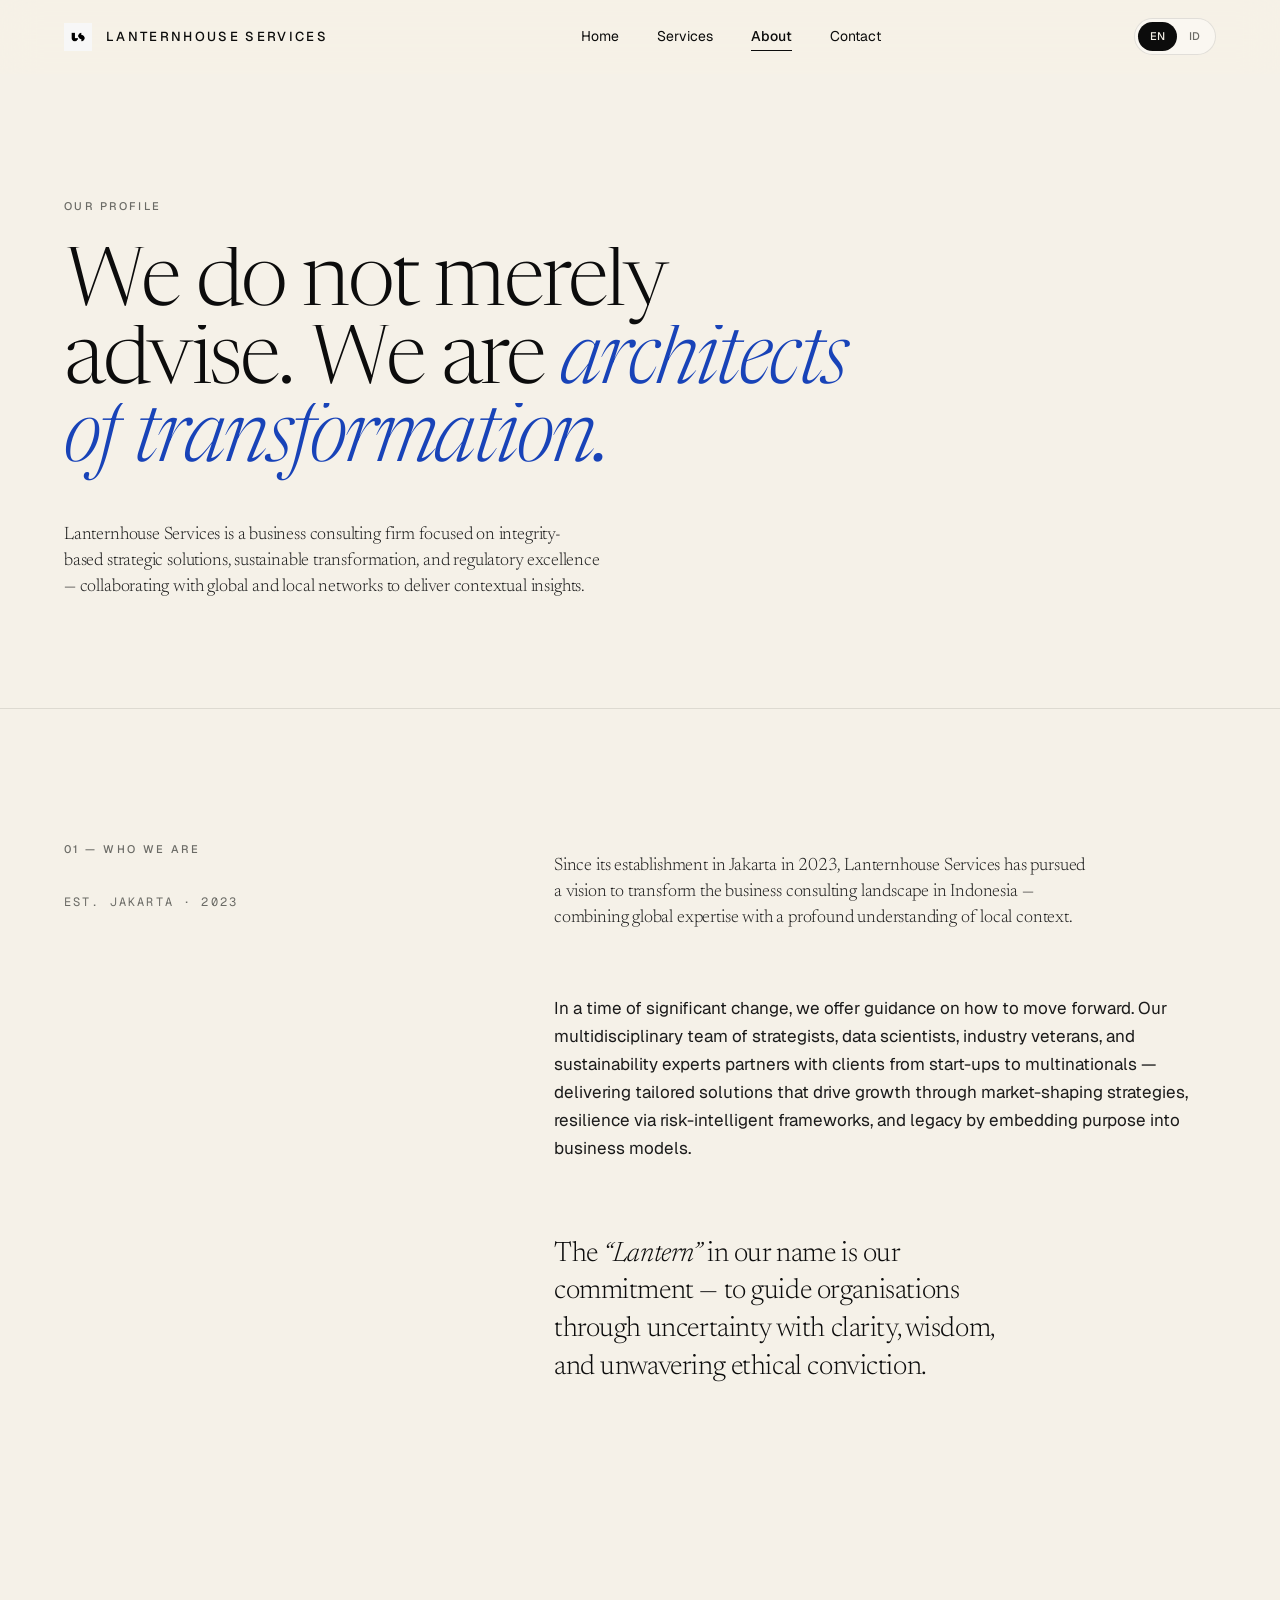
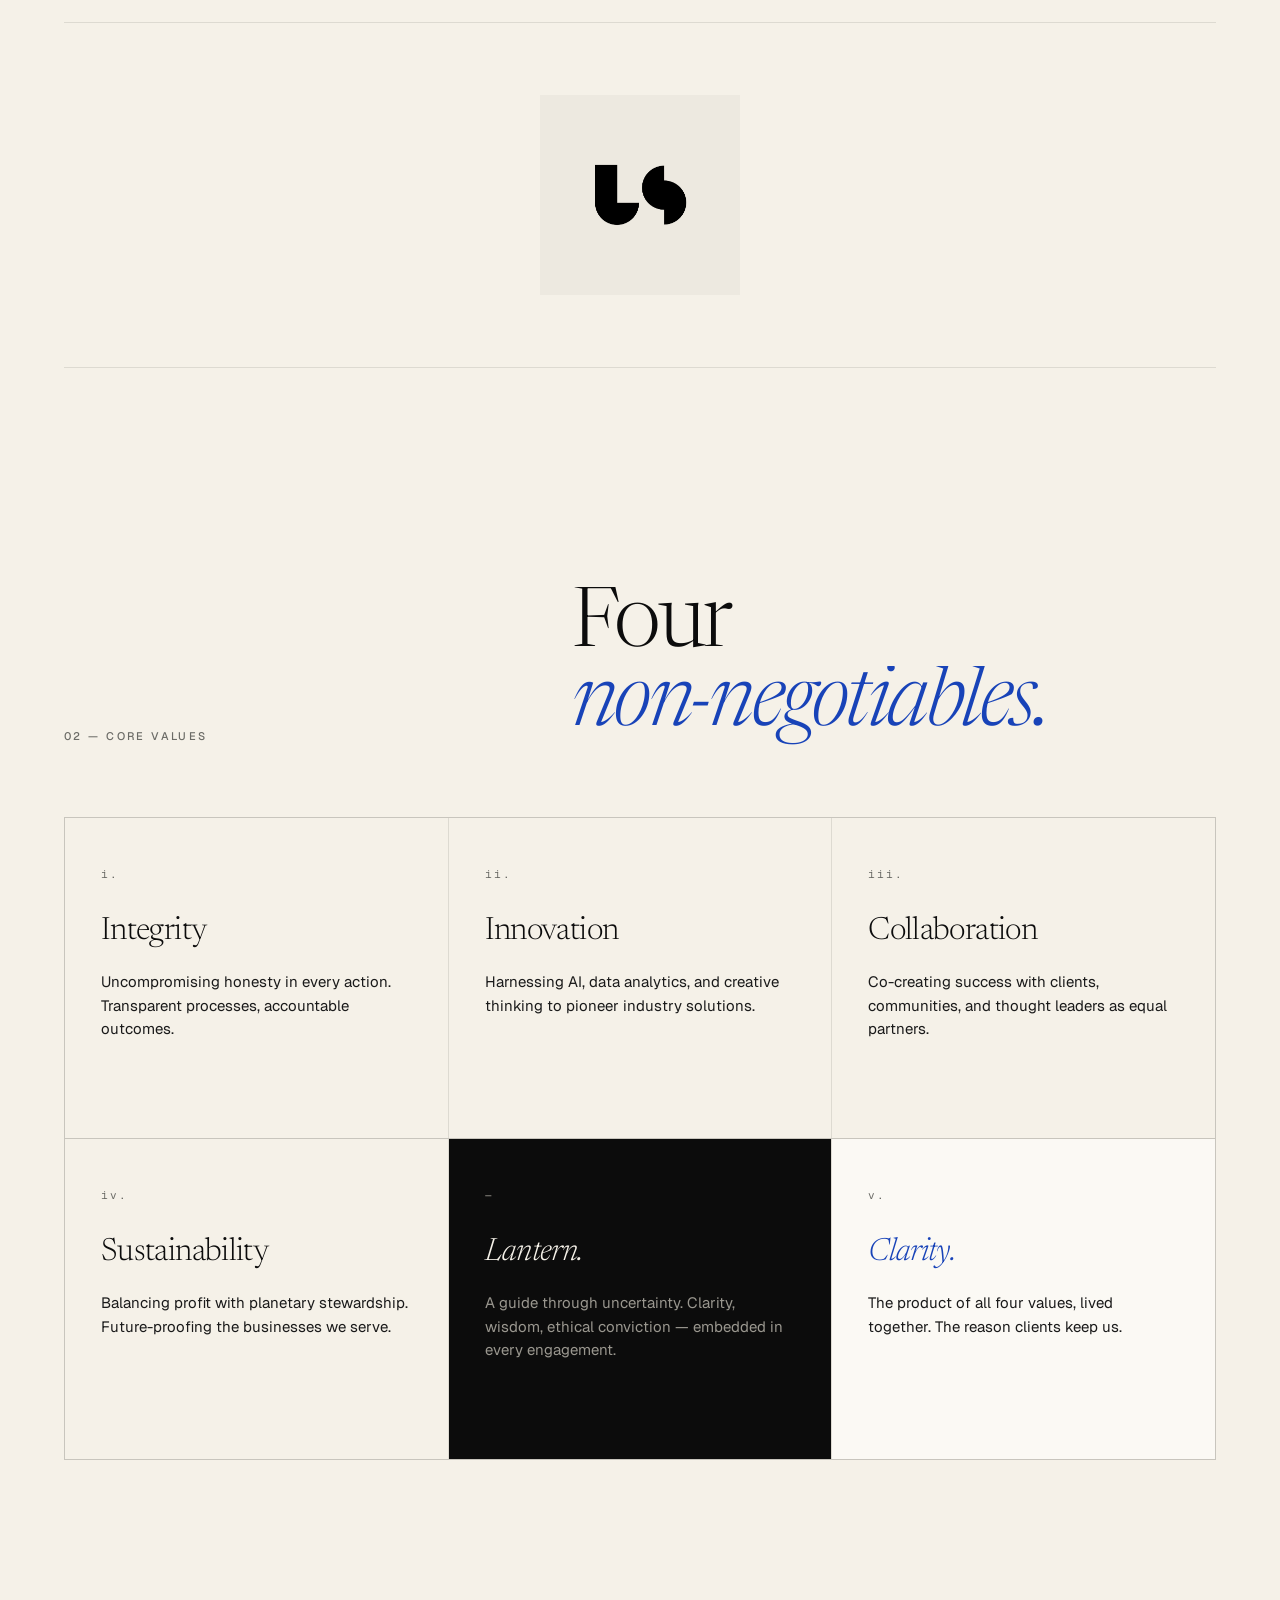
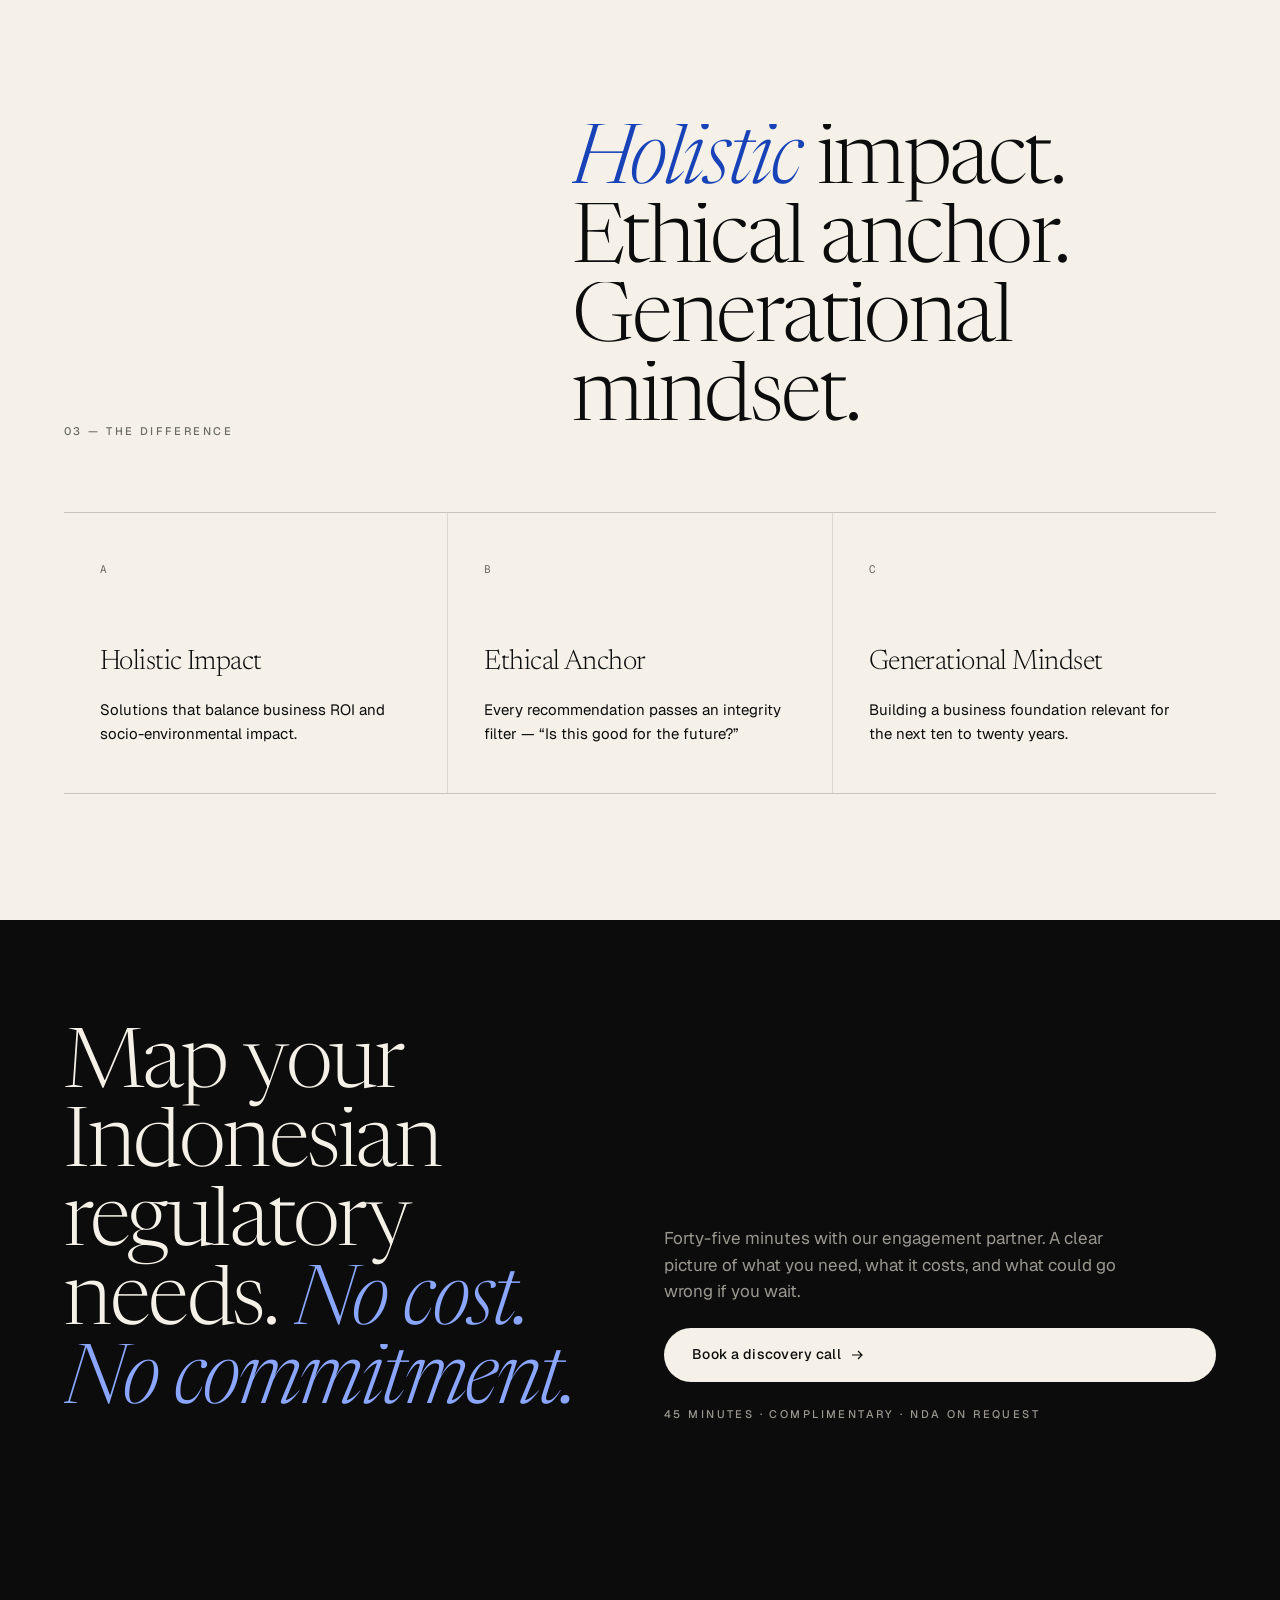
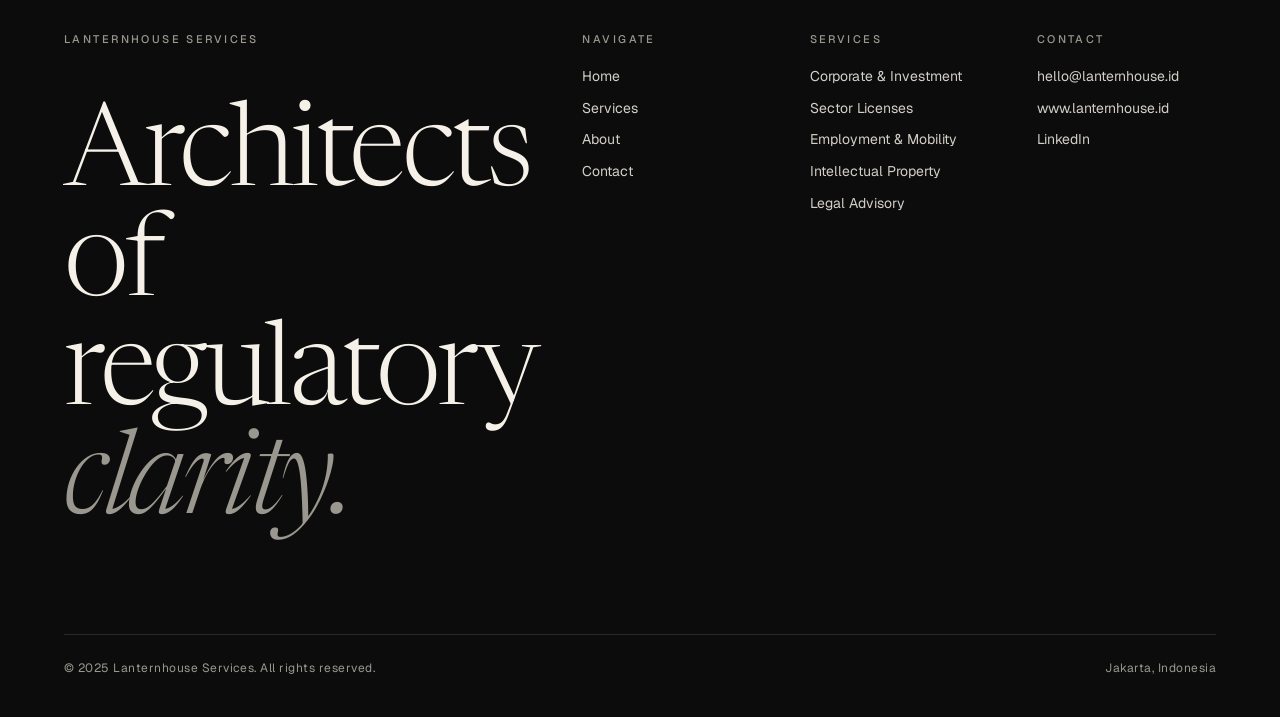
==== about.html @ 598affa8 "Add files via upload" ====
<!doctype html>
<html lang="en">
<head>
  <meta charset="utf-8" />
  <meta name="viewport" content="width=device-width, initial-scale=1" />
  <title>About — Lanternhouse Services</title>
  <meta name="description" content="Established Jakarta 2023. Architects of transformation. Integrity, innovation, collaboration, sustainability." />
  <link rel="preconnect" href="https://fonts.googleapis.com" />
  <link rel="preconnect" href="https://fonts.gstatic.com" crossorigin />
  <link rel="stylesheet" href="https://fonts.googleapis.com/css2?family=Newsreader:ital,opsz,wght@0,6..72,200;0,6..72,300;0,6..72,400;0,6..72,500;1,6..72,200;1,6..72,300;1,6..72,400&family=Geist:wght@300;400;500;600&family=Geist+Mono:wght@400;500&display=swap" />
  <link rel="stylesheet" href="assets/css/main.css" />
</head>
<body data-page="about">

  <header class="nav">
    <a href="index.html" class="nav-brand" aria-label="Lanternhouse Services">
      <span class="mark"><img src="assets/img/logo-black.jpg" alt="" /></span>
      <span class="name">
        <span class="full" data-i18n="brand.full">Lanternhouse Services</span>
        <span class="short" data-i18n="brand.short">Lanternhouse</span>
      </span>
    </a>
    <ul class="nav-links">
      <li><a href="index.html"    data-i18n="nav.home">Home</a></li>
      <li><a href="services.html" data-i18n="nav.services">Services</a></li>
      <li><a href="about.html"    data-i18n="nav.about">About</a></li>
      <li><a href="contact.html"  data-i18n="nav.contact">Contact</a></li>
    </ul>
    <div class="nav-right">
      <div class="lang-switch" role="group" aria-label="Language">
        <button data-lang="en" class="is-on">EN</button>
        <button data-lang="id">ID</button>
      </div>
      <button class="nav-toggle" aria-label="Menu"><span></span></button>
    </div>
  </header>

  <!-- =================== PAGE HEAD =================== -->
  <section class="page-head">
    <span class="eyebrow reveal" data-i18n="about.head.eyebrow">Our Profile</span>
    <h1 class="split-words" data-i18n-html="about.head.title">We do not merely advise. We are <em>architects of transformation.</em></h1>
    <p class="lede reveal" data-i18n="about.head.body">Lanternhouse Services is a business consulting firm focused on integrity-based strategic solutions, sustainable transformation, and regulatory excellence — collaborating with global and local networks to deliver contextual insights.</p>
  </section>

  <!-- =================== PROFILE BODY =================== -->
  <section class="section shell">
    <div class="grid-12">
      <div class="col-span-5 reveal">
        <span class="eyebrow" data-i18n="about.profile.eyebrow">01 — Who We Are</span>
        <div style="margin-top: 32px; font-family: var(--f-mono); font-size: 12px; letter-spacing: 0.18em; color: var(--muted);">
          EST. JAKARTA · 2023
        </div>
      </div>
      <div class="col-span-7" style="display:grid; gap: 28px;">
        <p class="lede reveal" data-i18n="about.profile.p1">Since its establishment in Jakarta in 2023, Lanternhouse Services has pursued a vision to transform the business consulting landscape in Indonesia — combining global expertise with a profound understanding of local context.</p>
        <p class="reveal" style="font-size: 17px; line-height: 1.65; color: var(--ink-soft); max-width: 60ch;" data-i18n="about.profile.p2">In a time of significant change, we offer guidance on how to move forward. Our multidisciplinary team of strategists, data scientists, industry veterans, and sustainability experts partners with clients from start-ups to multinationals — delivering tailored solutions that drive growth through market-shaping strategies, resilience via risk-intelligent frameworks, and legacy by embedding purpose into business models.</p>
        <p class="reveal" style="font-family: var(--f-serif); font-weight: 300; font-size: 28px; line-height: 1.35; letter-spacing: -0.015em; max-width: 28ch;" data-i18n-html="about.profile.p3">The <em>“Lantern”</em> in our name is our commitment — to guide organisations through uncertainty with clarity, wisdom, and unwavering ethical conviction.</p>
      </div>
    </div>
  </section>

  <!-- =================== LOGO MOMENT =================== -->
  <section class="section-tight shell">
    <div class="reveal" style="display:flex; align-items:center; justify-content:center; padding: clamp(48px,8vh,96px) 0; border-top: 1px solid var(--line); border-bottom: 1px solid var(--line);">
      <img src="assets/img/logo-black.jpg" alt="Lanternhouse" style="width: clamp(120px, 18vw, 200px); height: auto; mix-blend-mode: multiply;" />
    </div>
  </section>

  <!-- =================== VALUES =================== -->
  <section class="section shell">
    <div class="section-head reveal">
      <span class="eyebrow" data-i18n="about.values.eyebrow">02 — Core Values</span>
      <h2 class="split-words" data-i18n-html="about.values.title">Four <em>non-negotiables.</em></h2>
    </div>
    <div class="values-grid reveal-stagger">
      <div class="value">
        <div class="v-num" data-i18n="val.1.num">i.</div>
        <h3 data-i18n="val.1.title">Integrity</h3>
        <p data-i18n="val.1.body">Uncompromising honesty in every action. Transparent processes, accountable outcomes.</p>
      </div>
      <div class="value">
        <div class="v-num" data-i18n="val.2.num">ii.</div>
        <h3 data-i18n="val.2.title">Innovation</h3>
        <p data-i18n="val.2.body">Harnessing AI, data analytics, and creative thinking to pioneer industry solutions.</p>
      </div>
      <div class="value">
        <div class="v-num" data-i18n="val.3.num">iii.</div>
        <h3 data-i18n="val.3.title">Collaboration</h3>
        <p data-i18n="val.3.body">Co-creating success with clients, communities, and thought leaders as equal partners.</p>
      </div>
    </div>
    <div class="values-grid reveal-stagger" style="grid-template-columns: 1fr 1fr 1fr; border-top: 0;">
      <div class="value">
        <div class="v-num" data-i18n="val.4.num">iv.</div>
        <h3 data-i18n="val.4.title">Sustainability</h3>
        <p data-i18n="val.4.body">Balancing profit with planetary stewardship. Future-proofing the businesses we serve.</p>
      </div>
      <div class="value" style="background: var(--ink); color: var(--bone);">
        <div class="v-num" style="color: var(--muted-2);">—</div>
        <h3 style="font-style: italic;">Lantern.</h3>
        <p style="color: var(--muted-2);">A guide through uncertainty. Clarity, wisdom, ethical conviction — embedded in every engagement.</p>
      </div>
      <div class="value" style="background: var(--paper);">
        <div class="v-num">v.</div>
        <h3 class="serif-italic" style="color: var(--blue);">Clarity.</h3>
        <p>The product of all four values, lived together. The reason clients keep us.</p>
      </div>
    </div>
  </section>

  <!-- =================== DIFFERENCE =================== -->
  <section class="section shell">
    <div class="section-head reveal">
      <span class="eyebrow" data-i18n="about.diff.eyebrow">03 — The Difference</span>
      <h2 class="split-words" data-i18n-html="about.diff.title"><em>Holistic</em> impact. Ethical anchor. Generational mindset.</h2>
    </div>
    <div class="grid-12 reveal-stagger" style="gap: 1px; background: var(--line); border-block: 1px solid var(--line);">
      <div style="grid-column: span 4; background: var(--bone); padding: 48px 36px; min-height: 280px; display:flex; flex-direction:column; justify-content:space-between;">
        <div class="v-num" style="font-family: var(--f-mono); font-size: 11px; letter-spacing: 0.18em; color: var(--muted);">A</div>
        <div>
          <h3 class="serif" style="font-size: 28px; letter-spacing: -0.02em; margin: 0 0 14px;" data-i18n="diff.1.title">Holistic Impact</h3>
          <p style="font-size: 15px; line-height: 1.55; margin: 0;" data-i18n="diff.1.body">Solutions that balance business ROI and socio-environmental impact.</p>
        </div>
      </div>
      <div style="grid-column: span 4; background: var(--bone); padding: 48px 36px; min-height: 280px; display:flex; flex-direction:column; justify-content:space-between;">
        <div class="v-num" style="font-family: var(--f-mono); font-size: 11px; letter-spacing: 0.18em; color: var(--muted);">B</div>
        <div>
          <h3 class="serif" style="font-size: 28px; letter-spacing: -0.02em; margin: 0 0 14px;" data-i18n="diff.2.title">Ethical Anchor</h3>
          <p style="font-size: 15px; line-height: 1.55; margin: 0;" data-i18n="diff.2.body">Every recommendation passes an integrity filter — “Is this good for the future?”</p>
        </div>
      </div>
      <div style="grid-column: span 4; background: var(--bone); padding: 48px 36px; min-height: 280px; display:flex; flex-direction:column; justify-content:space-between;">
        <div class="v-num" style="font-family: var(--f-mono); font-size: 11px; letter-spacing: 0.18em; color: var(--muted);">C</div>
        <div>
          <h3 class="serif" style="font-size: 28px; letter-spacing: -0.02em; margin: 0 0 14px;" data-i18n="diff.3.title">Generational Mindset</h3>
          <p style="font-size: 15px; line-height: 1.55; margin: 0;" data-i18n="diff.3.body">Building a business foundation relevant for the next ten to twenty years.</p>
        </div>
      </div>
    </div>
  </section>

  <!-- =================== CTA =================== -->
  <section class="shell">
    <div class="cta-block reveal">
      <h2 class="split-words" data-i18n-html="home.cta.title">Map your Indonesian regulatory needs. <em>No cost. No commitment.</em></h2>
      <div class="cta-right">
        <p data-i18n="home.cta.body">Forty-five minutes with our engagement partner. A clear picture of what you need, what it costs, and what could go wrong if you wait.</p>
        <a class="btn" href="contact.html">
          <span data-i18n="home.cta.btn">Book a discovery call</span>
          <svg class="arrow" viewBox="0 0 12 12" fill="none" stroke="currentColor" stroke-width="1.2"><path d="M1 6h10M7 2l4 4-4 4"/></svg>
        </a>
        <span class="eyebrow" style="color: var(--muted-2);" data-i18n="home.cta.meta">45 minutes · Complimentary · NDA on request</span>
      </div>
    </div>
  </section>

  <!-- =================== FOOTER =================== -->
  <footer class="footer">
    <div class="footer-grid">
      <div>
        <h4 data-i18n="brand.full">Lanternhouse Services</h4>
        <div class="word-mark" data-i18n-html="footer.tag">Architects of regulatory <em>clarity.</em></div>
      </div>
      <div>
        <h4 data-i18n="footer.col1.title">Navigate</h4>
        <ul>
          <li><a href="index.html"    data-i18n="nav.home">Home</a></li>
          <li><a href="services.html" data-i18n="nav.services">Services</a></li>
          <li><a href="about.html"    data-i18n="nav.about">About</a></li>
          <li><a href="contact.html"  data-i18n="nav.contact">Contact</a></li>
        </ul>
      </div>
      <div>
        <h4 data-i18n="footer.col2.title">Services</h4>
        <ul>
          <li><a href="services.html#c1" data-i18n="footer.col2.s1">Corporate &amp; Investment</a></li>
          <li><a href="services.html#c2" data-i18n="footer.col2.s2">Sector Licenses</a></li>
          <li><a href="services.html#c3" data-i18n="footer.col2.s3">Employment &amp; Mobility</a></li>
          <li><a href="services.html#c4" data-i18n="footer.col2.s4">Intellectual Property</a></li>
          <li><a href="services.html#c5" data-i18n="footer.col2.s5">Legal Advisory</a></li>
        </ul>
      </div>
      <div>
        <h4 data-i18n="footer.col3.title">Contact</h4>
        <ul>
          <li><a href="mailto:hello@lanternhouse.id" data-i18n="footer.col3.email">hello@lanternhouse.id</a></li>
          <li><a href="https://www.lanternhouse.id" data-i18n="footer.col3.site">www.lanternhouse.id</a></li>
          <li><a href="#" data-i18n="footer.col3.linkedin">LinkedIn</a></li>
        </ul>
      </div>
    </div>
    <div class="footer-meta">
      <span data-i18n="footer.legal">© 2025 Lanternhouse Services. All rights reserved.</span>
      <span data-i18n="footer.location">Jakarta, Indonesia</span>
    </div>
  </footer>

  <script src="assets/js/i18n.js"></script>
  <script src="assets/js/site.js"></script>
</body>
</html>
---- assets/css/main.css ----
/* =========================================================
   Lanternhouse Services — shared stylesheet
   Bone & ink with deep brand blue accent.
   ========================================================= */

:root {
  /* Palette */
  --bone:       #f5f1e8;
  --bone-soft:  #ebe6da;
  --paper:      #fbf9f4;
  --ink:        #0c0c0c;
  --ink-soft:   #1a1a1a;
  --muted:      #6b6b66;
  --muted-2:    #9a978f;
  --line:       rgba(12, 12, 12, 0.10);
  --line-soft:  rgba(12, 12, 12, 0.06);
  --blue:       #1843b8;
  --blue-deep:  #0f2d80;

  /* Type */
  --f-serif: "Newsreader", "Times New Roman", Georgia, serif;
  --f-sans:  "Geist", "Inter", -apple-system, BlinkMacSystemFont, "Segoe UI", system-ui, sans-serif;
  --f-mono:  "Geist Mono", ui-monospace, "SF Mono", Menlo, monospace;

  /* Scale */
  --fs-hero:    clamp(56px, 11vw, 200px);
  --fs-display: clamp(40px, 6.5vw, 104px);
  --fs-h1:      clamp(36px, 4.6vw, 76px);
  --fs-h2:      clamp(28px, 3.2vw, 52px);
  --fs-h3:      clamp(22px, 2vw, 32px);
  --fs-lead:    clamp(18px, 1.4vw, 24px);
  --fs-body:    16.5px;
  --fs-small:   13.5px;
  --fs-micro:   11px;

  /* Spacing */
  --gutter: clamp(24px, 5vw, 88px);
  --section-pad: clamp(96px, 14vh, 180px);

  /* Motion */
  --ease: cubic-bezier(0.22, 0.61, 0.36, 1);
  --ease-out: cubic-bezier(0.16, 1, 0.3, 1);
}

* { box-sizing: border-box; }
html, body { margin: 0; padding: 0; }
html { scroll-behavior: smooth; }

body {
  background: var(--bone);
  color: var(--ink);
  font-family: var(--f-sans);
  font-size: var(--fs-body);
  line-height: 1.55;
  font-weight: 400;
  -webkit-font-smoothing: antialiased;
  text-rendering: optimizeLegibility;
  overflow-x: hidden;
}

img { max-width: 100%; display: block; }
a { color: inherit; text-decoration: none; }
button { font: inherit; color: inherit; background: none; border: 0; cursor: pointer; padding: 0; }

::selection { background: var(--ink); color: var(--bone); }

/* ---------- type utilities ---------- */
.serif { font-family: var(--f-serif); font-weight: 300; letter-spacing: -0.02em; }
.serif-italic { font-family: var(--f-serif); font-style: italic; font-weight: 300; letter-spacing: -0.02em; }
.mono { font-family: var(--f-mono); }

.eyebrow {
  font-family: var(--f-sans);
  font-size: var(--fs-micro);
  letter-spacing: 0.22em;
  text-transform: uppercase;
  color: var(--muted);
  font-weight: 500;
}
.eyebrow .num {
  color: var(--ink);
  margin-right: 14px;
  font-variant-numeric: tabular-nums;
}

.lede {
  font-family: var(--f-serif);
  font-weight: 300;
  font-size: var(--fs-lead);
  line-height: 1.45;
  letter-spacing: -0.01em;
  color: var(--ink-soft);
  text-wrap: balance;
}

.rule {
  height: 1px;
  background: var(--line);
  width: 100%;
}

/* ---------- top navigation ---------- */
.nav {
  position: fixed;
  top: 0; left: 0; right: 0;
  z-index: 100;
  padding: 18px var(--gutter);
  display: flex;
  align-items: center;
  justify-content: space-between;
  background: rgba(245, 241, 232, 0.72);
  backdrop-filter: saturate(140%) blur(18px);
  -webkit-backdrop-filter: saturate(140%) blur(18px);
  border-bottom: 1px solid transparent;
  transition: border-color 0.4s var(--ease), background 0.4s var(--ease);
}
.nav.is-scrolled { border-bottom-color: var(--line); }

.nav-brand {
  display: flex;
  align-items: center;
  gap: 14px;
  font-family: var(--f-sans);
  font-size: 13px;
  letter-spacing: 0.18em;
  text-transform: uppercase;
  font-weight: 500;
}
.nav-brand .mark {
  width: 28px; height: 28px;
  display: inline-block;
}
.nav-brand .mark img { width: 100%; height: 100%; object-fit: contain; }
.nav-brand .name { line-height: 1; }
.nav-brand .name .full { display: inline; }
.nav-brand .name .short { display: none; }

.nav-links {
  display: flex;
  gap: 38px;
  list-style: none;
  padding: 0; margin: 0;
  font-size: 14px;
  font-weight: 400;
}
.nav-links a {
  position: relative;
  display: inline-block;
  padding: 4px 0;
  color: var(--ink);
  transition: opacity 0.3s var(--ease);
}
.nav-links a::after {
  content: "";
  position: absolute;
  left: 0; right: 0; bottom: 0;
  height: 1px;
  background: var(--ink);
  transform: scaleX(0);
  transform-origin: left;
  transition: transform 0.4s var(--ease);
}
.nav-links a:hover::after,
.nav-links a.is-active::after { transform: scaleX(1); }
.nav-links a.is-active { font-weight: 500; }

.nav-right {
  display: flex;
  align-items: center;
  gap: 22px;
}

.lang-switch {
  display: inline-flex;
  align-items: center;
  border: 1px solid var(--line);
  border-radius: 999px;
  padding: 3px;
  font-size: 11px;
  font-weight: 500;
  letter-spacing: 0.08em;
  background: rgba(255,255,255,0.4);
}
.lang-switch button {
  padding: 6px 12px;
  border-radius: 999px;
  color: var(--muted);
  transition: all 0.3s var(--ease);
  font-variant-numeric: tabular-nums;
}
.lang-switch button.is-on {
  background: var(--ink);
  color: var(--bone);
}

.nav-toggle {
  display: none;
  width: 32px; height: 32px;
  align-items: center;
  justify-content: center;
}
.nav-toggle span {
  display: block;
  width: 20px;
  height: 1px;
  background: var(--ink);
  position: relative;
}
.nav-toggle span::before,
.nav-toggle span::after {
  content: ""; position: absolute;
  left: 0; right: 0; height: 1px;
  background: var(--ink);
}
.nav-toggle span::before { top: -6px; }
.nav-toggle span::after  { top:  6px; }

@media (max-width: 820px) {
  .nav-brand .name .full { display: none; }
  .nav-brand .name .short { display: inline; }
  .nav-links {
    position: fixed;
    inset: 64px 0 0 0;
    background: var(--bone);
    flex-direction: column;
    gap: 0;
    padding: 24px var(--gutter);
    transform: translateY(-110%);
    transition: transform 0.5s var(--ease);
  }
  .nav.is-open .nav-links { transform: translateY(0); }
  .nav-links li { border-top: 1px solid var(--line); }
  .nav-links a {
    display: block;
    padding: 22px 0;
    font-family: var(--f-serif);
    font-size: 28px;
    font-weight: 300;
    letter-spacing: -0.01em;
  }
  .nav-toggle { display: flex; }
}

/* ---------- layout containers ---------- */
.shell { padding-inline: var(--gutter); }
.section { padding-block: var(--section-pad); }
.section-tight { padding-block: clamp(64px, 9vh, 120px); }

.grid-12 {
  display: grid;
  grid-template-columns: repeat(12, 1fr);
  gap: 24px;
}
@media (max-width: 720px) {
  .grid-12 { grid-template-columns: repeat(6, 1fr); gap: 16px; }
}

/* ---------- buttons / links ---------- */
.btn {
  display: inline-flex;
  align-items: center;
  gap: 10px;
  padding: 16px 28px;
  border-radius: 999px;
  background: var(--ink);
  color: var(--bone);
  font-size: 14px;
  font-weight: 500;
  letter-spacing: 0.02em;
  transition: transform 0.4s var(--ease), background 0.3s var(--ease);
}
.btn:hover { background: var(--blue); transform: translateY(-1px); }
.btn .arrow {
  width: 12px; height: 12px;
  transition: transform 0.4s var(--ease);
}
.btn:hover .arrow { transform: translateX(3px); }

.btn-ghost {
  background: transparent;
  color: var(--ink);
  border: 1px solid var(--line);
}
.btn-ghost:hover { background: var(--ink); color: var(--bone); }

.link-arrow {
  display: inline-flex;
  align-items: baseline;
  gap: 10px;
  font-size: 14px;
  font-weight: 500;
  letter-spacing: 0.02em;
  border-bottom: 1px solid var(--ink);
  padding-bottom: 2px;
  transition: color 0.3s var(--ease), border-color 0.3s var(--ease);
}
.link-arrow:hover { color: var(--blue); border-color: var(--blue); }
.link-arrow::after {
  content: "→";
  display: inline-block;
  transition: transform 0.3s var(--ease);
}
.link-arrow:hover::after { transform: translateX(4px); }

/* ---------- reveal animations ---------- */
.reveal {
  opacity: 0;
  transform: translateY(28px);
  transition: opacity 1s var(--ease-out), transform 1.2s var(--ease-out);
}
.reveal.is-visible { opacity: 1; transform: none; }

.reveal-stagger > * {
  opacity: 0;
  transform: translateY(20px);
  transition: opacity 0.9s var(--ease-out), transform 0.9s var(--ease-out);
}
.reveal-stagger.is-visible > * { opacity: 1; transform: none; }
.reveal-stagger.is-visible > *:nth-child(1) { transition-delay: 0ms; }
.reveal-stagger.is-visible > *:nth-child(2) { transition-delay: 90ms; }
.reveal-stagger.is-visible > *:nth-child(3) { transition-delay: 180ms; }
.reveal-stagger.is-visible > *:nth-child(4) { transition-delay: 270ms; }
.reveal-stagger.is-visible > *:nth-child(5) { transition-delay: 360ms; }
.reveal-stagger.is-visible > *:nth-child(6) { transition-delay: 450ms; }

/* Word-by-word reveal for editorial headings.
   Each word becomes its own inline-block clipper so the inner span
   can rise from below on reveal. We use a tall padded clipper so
   italic descenders aren't trimmed at the baseline. */
.split-words .word {
  display: inline-block;
  vertical-align: top;
  overflow: hidden;
  padding-bottom: 0.18em;
  margin-bottom: -0.18em;
  padding-right: 0.08em;
  margin-right: -0.08em;
}
.split-words .word > span {
  display: inline-block;
  transform: translateY(110%);
  transition: transform 1.1s var(--ease-out);
}
.split-words.is-visible .word > span { transform: translateY(0); }
.split-words.is-visible .word:nth-child(1) > span  { transition-delay: 0ms; }
.split-words.is-visible .word:nth-child(2) > span  { transition-delay: 60ms; }
.split-words.is-visible .word:nth-child(3) > span  { transition-delay: 120ms; }
.split-words.is-visible .word:nth-child(4) > span  { transition-delay: 180ms; }
.split-words.is-visible .word:nth-child(5) > span  { transition-delay: 240ms; }
.split-words.is-visible .word:nth-child(6) > span  { transition-delay: 300ms; }
.split-words.is-visible .word:nth-child(7) > span  { transition-delay: 360ms; }
.split-words.is-visible .word:nth-child(8) > span  { transition-delay: 420ms; }
.split-words.is-visible .word:nth-child(9) > span  { transition-delay: 480ms; }
.split-words.is-visible .word:nth-child(10) > span { transition-delay: 540ms; }
.split-words.is-visible .word:nth-child(11) > span { transition-delay: 600ms; }
.split-words.is-visible .word:nth-child(12) > span { transition-delay: 660ms; }
.split-words.is-visible .word:nth-child(13) > span { transition-delay: 720ms; }
.split-words.is-visible .word:nth-child(14) > span { transition-delay: 780ms; }
.split-words.is-visible .word:nth-child(15) > span { transition-delay: 840ms; }
.split-words.is-visible .word:nth-child(16) > span { transition-delay: 900ms; }
.split-words.is-visible .word:nth-child(n+17) > span { transition-delay: 960ms; }

/* ---------- footer ---------- */
.footer {
  background: var(--ink);
  color: var(--bone);
  padding: 100px var(--gutter) 40px;
  position: relative;
}
.footer .footer-grid {
  display: grid;
  grid-template-columns: 1.4fr 1fr 1fr 1fr;
  gap: 48px;
  padding-bottom: 64px;
  border-bottom: 1px solid rgba(245,241,232,0.12);
}
@media (max-width: 820px) {
  .footer .footer-grid { grid-template-columns: 1fr 1fr; }
}
.footer h4 {
  font-family: var(--f-sans);
  font-size: 11px;
  font-weight: 500;
  letter-spacing: 0.22em;
  text-transform: uppercase;
  color: var(--muted-2);
  margin: 0 0 18px;
}
.footer ul { list-style: none; padding: 0; margin: 0; display: grid; gap: 10px; font-size: 14px; }
.footer a { opacity: 0.85; transition: opacity 0.3s var(--ease); }
.footer a:hover { opacity: 1; color: #fff; }
.footer .word-mark {
  font-family: var(--f-serif);
  font-weight: 300;
  font-size: clamp(56px, 9vw, 140px);
  line-height: 0.95;
  letter-spacing: -0.03em;
  margin: 56px 0 28px;
  color: var(--bone);
}
.footer .word-mark em { font-style: italic; color: var(--muted-2); }
.footer-meta {
  display: flex;
  justify-content: space-between;
  align-items: center;
  padding-top: 24px;
  font-size: 12px;
  color: var(--muted-2);
  letter-spacing: 0.04em;
}
@media (max-width: 600px) {
  .footer-meta { flex-direction: column; gap: 10px; align-items: flex-start; }
}

/* ---------- hero (shared) ---------- */
.hero {
  position: relative;
  min-height: 100vh;
  padding: clamp(120px, 18vh, 200px) var(--gutter) clamp(64px, 10vh, 120px);
  display: flex;
  flex-direction: column;
  justify-content: flex-end;
}
.hero-eyebrow-row {
  display: flex;
  justify-content: space-between;
  align-items: baseline;
  margin-bottom: clamp(40px, 8vh, 80px);
}
.hero h1 {
  font-family: var(--f-serif);
  font-weight: 300;
  font-size: var(--fs-hero);
  line-height: 0.92;
  letter-spacing: -0.035em;
  margin: 0;
  text-wrap: balance;
}
.hero h1 em { font-style: italic; color: var(--blue); }
.hero-foot {
  display: grid;
  grid-template-columns: 1fr 1fr;
  gap: 40px;
  align-items: end;
  margin-top: clamp(48px, 9vh, 100px);
}
@media (max-width: 720px) {
  .hero-foot { grid-template-columns: 1fr; gap: 24px; }
}
.hero-foot .lede { max-width: 38ch; }

/* ---------- marquee ---------- */
.marquee {
  background: var(--ink);
  color: var(--bone);
  padding: 22px 0;
  overflow: hidden;
  border-block: 1px solid var(--ink);
}
.marquee-track {
  display: flex;
  gap: 64px;
  width: max-content;
  animation: marquee 60s linear infinite;
  white-space: nowrap;
}
.marquee-item {
  display: inline-flex;
  align-items: baseline;
  gap: 16px;
  font-size: 14px;
  letter-spacing: 0.08em;
  text-transform: uppercase;
}
.marquee-item .num {
  font-family: var(--f-serif);
  font-style: italic;
  font-weight: 300;
  font-size: 32px;
  letter-spacing: -0.02em;
  line-height: 1;
  text-transform: none;
}
.marquee-item .dot {
  width: 4px; height: 4px;
  border-radius: 50%;
  background: var(--muted-2);
  align-self: center;
}
@keyframes marquee {
  to { transform: translateX(-50%); }
}

/* ---------- section heading ---------- */
.section-head {
  display: grid;
  grid-template-columns: 1fr 1.4fr;
  gap: 48px;
  margin-bottom: clamp(48px, 8vh, 96px);
  align-items: end;
}
@media (max-width: 820px) {
  .section-head { grid-template-columns: 1fr; gap: 24px; }
}
.section-head h2 {
  font-family: var(--f-serif);
  font-weight: 300;
  font-size: var(--fs-display);
  line-height: 0.95;
  letter-spacing: -0.03em;
  margin: 12px 0 0;
  text-wrap: balance;
}
.section-head h2 em { font-style: italic; color: var(--blue); }

/* ---------- service-cluster (accordion on Services page) ---------- */
.cluster {
  border-top: 1px solid var(--line);
}
.cluster:last-child { border-bottom: 1px solid var(--line); }
.cluster-head {
  display: grid;
  grid-template-columns: 80px 1fr auto;
  gap: 24px;
  align-items: center;
  padding: 36px 0;
  cursor: pointer;
  transition: padding 0.5s var(--ease);
}
.cluster-head:hover .cluster-title { color: var(--blue); }
.cluster-num {
  font-family: var(--f-serif);
  font-style: italic;
  font-weight: 300;
  font-size: 28px;
  color: var(--muted);
}
.cluster-title {
  font-family: var(--f-serif);
  font-weight: 300;
  font-size: clamp(28px, 3.4vw, 48px);
  line-height: 1.05;
  letter-spacing: -0.02em;
  transition: color 0.3s var(--ease);
}
.cluster-toggle {
  width: 44px; height: 44px;
  border-radius: 50%;
  border: 1px solid var(--line);
  display: grid; place-items: center;
  transition: background 0.3s var(--ease), border-color 0.3s var(--ease);
}
.cluster-toggle::before {
  content: "";
  width: 14px; height: 1px;
  background: var(--ink);
}
.cluster-toggle::after {
  content: "";
  width: 1px; height: 14px;
  background: var(--ink);
  position: absolute;
  transition: transform 0.4s var(--ease);
}
.cluster.is-open .cluster-toggle { background: var(--ink); }
.cluster.is-open .cluster-toggle::before { background: var(--bone); }
.cluster.is-open .cluster-toggle::after  { transform: scaleY(0); }

.cluster-body {
  display: grid;
  grid-template-rows: 0fr;
  transition: grid-template-rows 0.6s var(--ease);
}
.cluster.is-open .cluster-body { grid-template-rows: 1fr; }
.cluster-body-inner {
  overflow: hidden;
  padding: 0;
}
.cluster.is-open .cluster-body-inner { padding-bottom: 56px; }
.cluster-grid {
  display: grid;
  grid-template-columns: 80px 1fr 1fr;
  gap: 24px;
  padding-left: 0;
}
@media (max-width: 820px) {
  .cluster-grid { grid-template-columns: 1fr; }
  .cluster-head { grid-template-columns: 60px 1fr auto; }
}
.cluster-grid .col-1 {}
.cluster-grid .col-2 p {
  font-family: var(--f-serif);
  font-weight: 300;
  font-size: 22px;
  line-height: 1.4;
  letter-spacing: -0.01em;
  color: var(--ink-soft);
  margin: 0;
}
.cluster-grid .col-3 ul {
  list-style: none;
  padding: 0; margin: 0;
  display: grid;
  gap: 14px;
  font-size: 15px;
  line-height: 1.5;
  color: var(--ink-soft);
}
.cluster-grid .col-3 li {
  padding-left: 22px;
  position: relative;
  border-top: 1px solid var(--line-soft);
  padding-top: 14px;
}
.cluster-grid .col-3 li:first-child { border-top: 0; padding-top: 0; }
.cluster-grid .col-3 li::before {
  content: "";
  position: absolute;
  left: 0; top: calc(14px + 0.7em);
  width: 12px; height: 1px;
  background: var(--blue);
}
.cluster-grid .col-3 li:first-child::before { top: 0.7em; }

/* ---------- audience cards ---------- */
.audience-grid {
  display: grid;
  grid-template-columns: repeat(3, 1fr);
  gap: 1px;
  background: var(--line);
  border-block: 1px solid var(--line);
}
@media (max-width: 820px) { .audience-grid { grid-template-columns: 1fr; } }
.audience-card {
  background: var(--bone);
  padding: clamp(32px, 4vw, 56px) clamp(24px, 3vw, 40px);
  min-height: 360px;
  display: flex;
  flex-direction: column;
  justify-content: space-between;
  position: relative;
  transition: background 0.4s var(--ease), color 0.4s var(--ease);
}
.audience-card:hover { background: var(--ink); color: var(--bone); }
.audience-card:hover .audience-num { color: var(--muted-2); }
.audience-card:hover .audience-arrow { background: var(--bone); color: var(--ink); }
.audience-num {
  font-family: var(--f-serif);
  font-style: italic;
  font-weight: 300;
  font-size: 22px;
  color: var(--muted);
  transition: color 0.4s var(--ease);
}
.audience-card h3 {
  font-family: var(--f-serif);
  font-weight: 300;
  font-size: clamp(28px, 2.4vw, 38px);
  line-height: 1.05;
  letter-spacing: -0.02em;
  margin: 24px 0 14px;
}
.audience-card p {
  font-size: 15px;
  line-height: 1.55;
  margin: 0 0 32px;
  max-width: 32ch;
  opacity: 0.85;
}
.audience-arrow {
  width: 42px; height: 42px;
  border-radius: 50%;
  display: grid; place-items: center;
  border: 1px solid currentColor;
  transition: background 0.3s var(--ease), color 0.3s var(--ease);
  align-self: flex-start;
}

/* ---------- trust badges ---------- */
.trust-grid {
  display: grid;
  grid-template-columns: repeat(4, 1fr);
  gap: 32px;
}
@media (max-width: 820px) { .trust-grid { grid-template-columns: repeat(2, 1fr); } }
.trust-card {
  border-top: 1px solid var(--ink);
  padding-top: 24px;
}
.trust-card .symbol {
  font-family: var(--f-serif);
  font-style: italic;
  font-weight: 300;
  font-size: 56px;
  line-height: 1;
  color: var(--blue);
  margin-bottom: 24px;
}
.trust-card h4 {
  font-family: var(--f-sans);
  font-size: 16px;
  font-weight: 500;
  margin: 0 0 8px;
  letter-spacing: -0.005em;
}
.trust-card p {
  font-size: 14px;
  line-height: 1.5;
  color: var(--muted);
  margin: 0;
}

/* ---------- industries strip ---------- */
.industries {
  display: grid;
  grid-template-columns: repeat(5, 1fr);
  border-top: 1px solid var(--line);
  border-bottom: 1px solid var(--line);
}
@media (max-width: 980px) { .industries { grid-template-columns: repeat(2, 1fr); } }
@media (max-width: 480px) { .industries { grid-template-columns: 1fr; } }
.industry {
  padding: 40px 32px;
  border-right: 1px solid var(--line);
  display: flex;
  flex-direction: column;
  gap: 14px;
  min-height: 280px;
  transition: background 0.4s var(--ease);
}
.industry:last-child { border-right: 0; }
.industry:hover { background: var(--paper); }
.industry .ind-num {
  font-family: var(--f-mono);
  font-size: 11px;
  letter-spacing: 0.18em;
  color: var(--muted);
}
.industry h3 {
  font-family: var(--f-serif);
  font-weight: 300;
  font-size: 26px;
  line-height: 1.1;
  letter-spacing: -0.02em;
  margin: 0;
}
.industry p {
  font-size: 13.5px;
  line-height: 1.55;
  color: var(--muted);
  margin: auto 0 0;
}

/* ---------- photo accent ---------- */
.photo-accent {
  margin: 0 calc(var(--gutter) * -1);
  position: relative;
  background: var(--ink);
}
.photo-accent .slot {
  width: 100%;
  height: clamp(420px, 75vh, 720px);
  display: block;
}
.photo-accent image-slot {
  --slot-bg: #161616;
  --slot-fg: #e8e3d6;
  width: 100%;
  height: 100%;
}
.photo-accent .caption {
  position: absolute;
  bottom: 28px;
  left: var(--gutter);
  right: var(--gutter);
  display: flex;
  justify-content: space-between;
  align-items: flex-end;
  color: var(--bone);
  z-index: 2;
  pointer-events: none;
}
.photo-accent .caption .label {
  font-size: 11px;
  letter-spacing: 0.2em;
  text-transform: uppercase;
  color: var(--muted-2);
}
.photo-accent .caption .quote {
  font-family: var(--f-serif);
  font-style: italic;
  font-weight: 300;
  font-size: clamp(22px, 2.4vw, 36px);
  line-height: 1.2;
  letter-spacing: -0.01em;
  max-width: 24ch;
  text-align: right;
}

/* ---------- CTA block ---------- */
.cta-block {
  background: var(--ink);
  color: var(--bone);
  margin: 0 calc(var(--gutter) * -1);
  padding: clamp(80px, 12vh, 160px) var(--gutter);
  display: grid;
  grid-template-columns: 1fr 1fr;
  gap: 48px;
  align-items: end;
}
@media (max-width: 820px) { .cta-block { grid-template-columns: 1fr; } }
.cta-block h2 {
  font-family: var(--f-serif);
  font-weight: 300;
  font-size: var(--fs-display);
  line-height: 0.95;
  letter-spacing: -0.03em;
  margin: 0;
  text-wrap: balance;
}
.cta-block h2 em { font-style: italic; color: #8aa6ff; }
.cta-block .cta-right {
  display: grid;
  gap: 24px;
}
.cta-block .cta-right p {
  font-size: 17px;
  line-height: 1.55;
  color: var(--muted-2);
  margin: 0;
  max-width: 42ch;
}
.cta-block .btn { background: var(--bone); color: var(--ink); align-self: start; }
.cta-block .btn:hover { background: var(--blue); color: var(--bone); }

/* ---------- about: values ---------- */
.values-grid {
  display: grid;
  grid-template-columns: repeat(3, 1fr);
  gap: 1px;
  background: var(--line);
  border: 1px solid var(--line);
}
@media (max-width: 820px) { .values-grid { grid-template-columns: 1fr; } }
.value {
  background: var(--bone);
  padding: 48px 36px;
  min-height: 320px;
}
.value .v-num {
  font-family: var(--f-mono);
  font-size: 11px;
  letter-spacing: 0.18em;
  color: var(--muted);
  margin-bottom: 24px;
}
.value h3 {
  font-family: var(--f-serif);
  font-weight: 300;
  font-size: 32px;
  letter-spacing: -0.02em;
  margin: 0 0 14px;
}
.value h3 em { font-style: italic; color: var(--blue); }
.value p { font-size: 15px; line-height: 1.55; color: var(--ink-soft); margin: 0; }

/* ---------- contact ---------- */
.contact-grid {
  display: grid;
  grid-template-columns: 1.1fr 1fr;
  gap: clamp(48px, 8vw, 120px);
}
@media (max-width: 820px) { .contact-grid { grid-template-columns: 1fr; } }
.contact-card {
  border: 1px solid var(--line);
  padding: 40px;
  display: grid;
  gap: 18px;
}
.contact-card .label {
  font-size: 11px;
  letter-spacing: 0.22em;
  text-transform: uppercase;
  color: var(--muted);
}
.contact-card .ct-value {
  font-family: var(--f-serif);
  font-weight: 300;
  font-size: 28px;
  letter-spacing: -0.02em;
  line-height: 1.1;
}
.contact-card a:hover { color: var(--blue); }
.contact-list {
  display: grid;
  gap: 24px;
}
.contact-row {
  display: grid;
  grid-template-columns: 140px 1fr;
  gap: 24px;
  padding: 24px 0;
  border-top: 1px solid var(--line);
  align-items: baseline;
}
.contact-row:last-child { border-bottom: 1px solid var(--line); }
.contact-row .k {
  font-size: 11px;
  letter-spacing: 0.22em;
  text-transform: uppercase;
  color: var(--muted);
}
.contact-row .v {
  font-family: var(--f-serif);
  font-weight: 300;
  font-size: 22px;
  letter-spacing: -0.01em;
  line-height: 1.3;
}
.contact-row .v a { border-bottom: 1px solid var(--line); transition: border-color 0.3s var(--ease), color 0.3s var(--ease); }
.contact-row .v a:hover { color: var(--blue); border-bottom-color: var(--blue); }

/* ---------- page heading (services / about / contact) ---------- */
.page-head {
  padding: clamp(140px, 22vh, 220px) var(--gutter) clamp(64px, 10vh, 120px);
  border-bottom: 1px solid var(--line);
}
.page-head .eyebrow { margin-bottom: 32px; display: block; }
.page-head h1 {
  font-family: var(--f-serif);
  font-weight: 300;
  font-size: var(--fs-display);
  line-height: 0.94;
  letter-spacing: -0.03em;
  margin: 0;
  text-wrap: balance;
  max-width: 18ch;
}
.page-head h1 em { font-style: italic; color: var(--blue); }
.page-head .lede {
  margin-top: 40px;
  max-width: 56ch;
}

/* ---------- utility ---------- */
.col-span-6 { grid-column: span 6; }
.col-span-7 { grid-column: span 7; }
.col-span-5 { grid-column: span 5; }
.col-span-4 { grid-column: span 4; }
.col-span-8 { grid-column: span 8; }
.col-span-12 { grid-column: span 12; }
@media (max-width: 720px) {
  .col-span-6, .col-span-7, .col-span-5, .col-span-4, .col-span-8 { grid-column: 1 / -1; }
}

/* Reduce motion */
@media (prefers-reduced-motion: reduce) {
  *, *::before, *::after {
    animation-duration: 0.001ms !important;
    transition-duration: 0.001ms !important;
  }
  .reveal { opacity: 1; transform: none; }
  .reveal-stagger > * { opacity: 1; transform: none; }
  /* Disable the per-word clip so screenshots / reduced-motion render
     all text flat with no overflow clipping. */
  .split-words .word {
    overflow: visible;
    padding-bottom: 0;
    margin-bottom: 0;
    padding-right: 0;
    margin-right: 0;
  }
  .split-words .word > span { transform: none; }
}
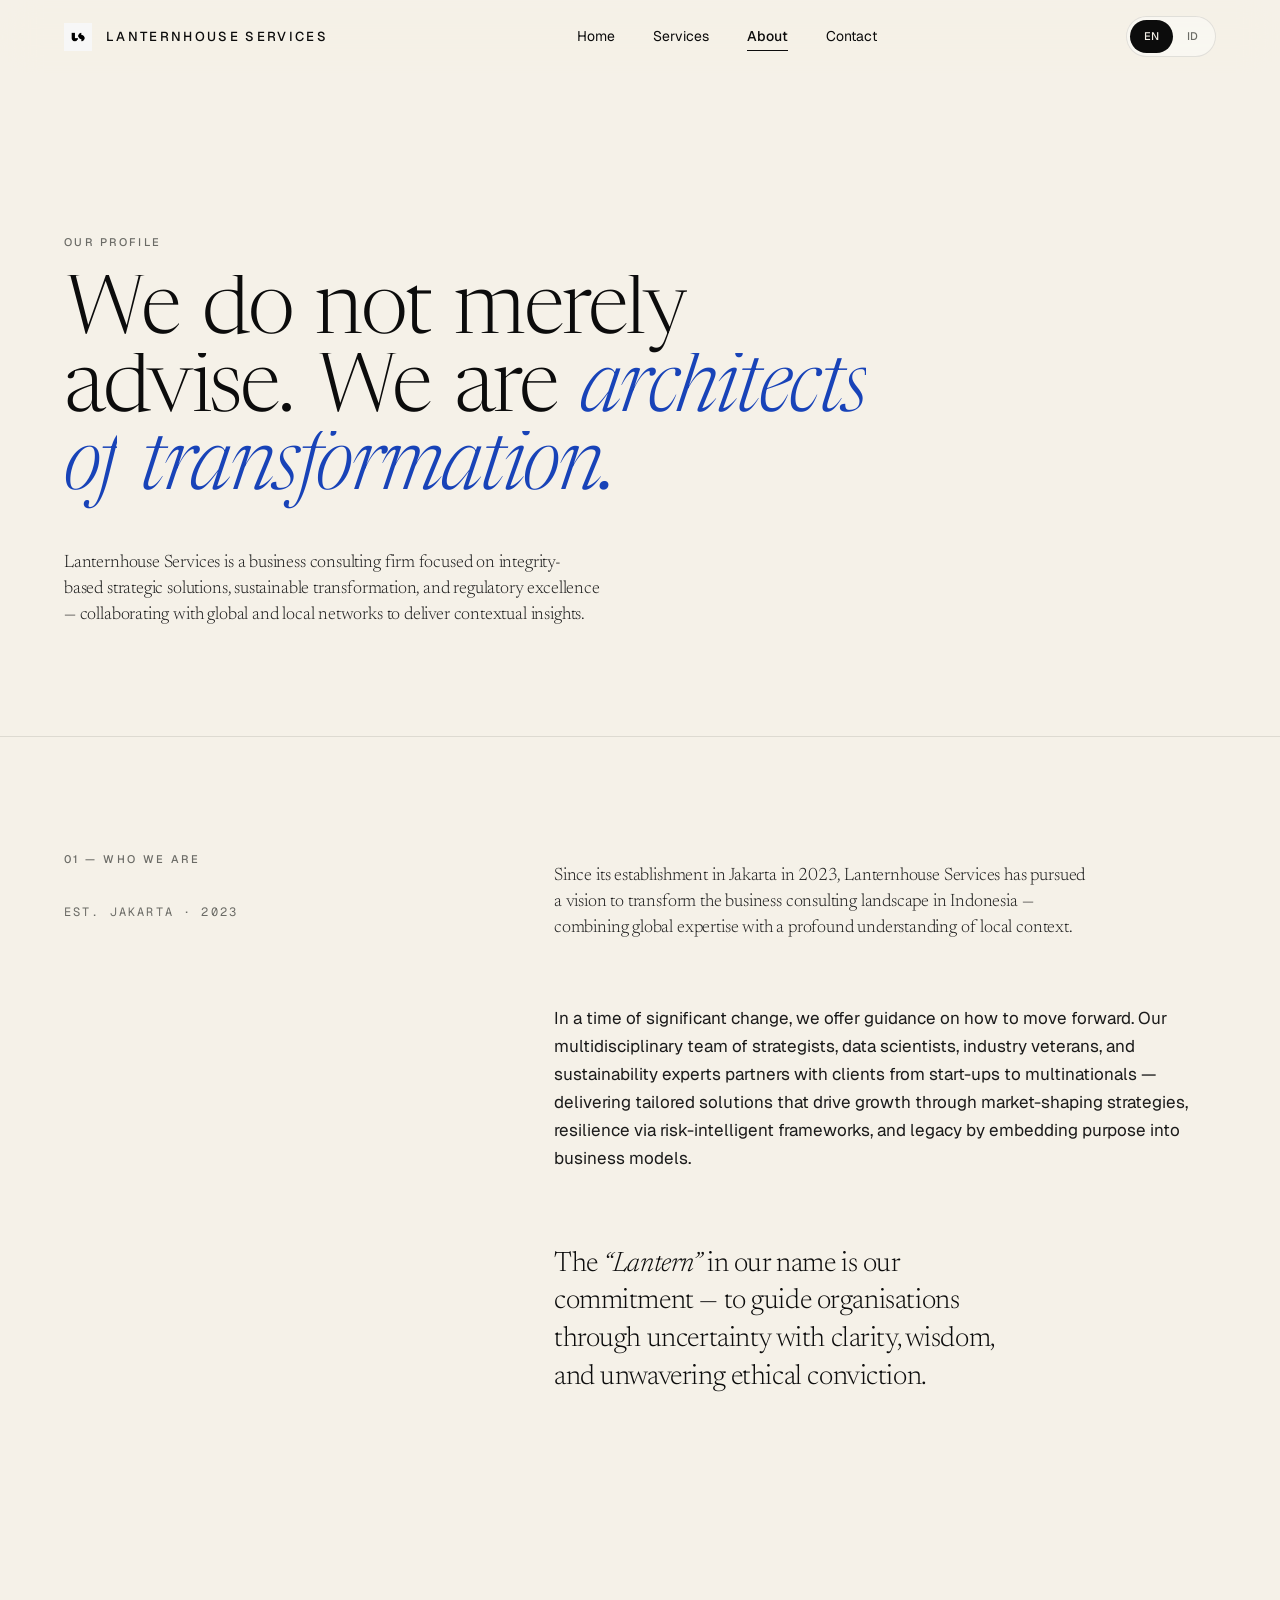
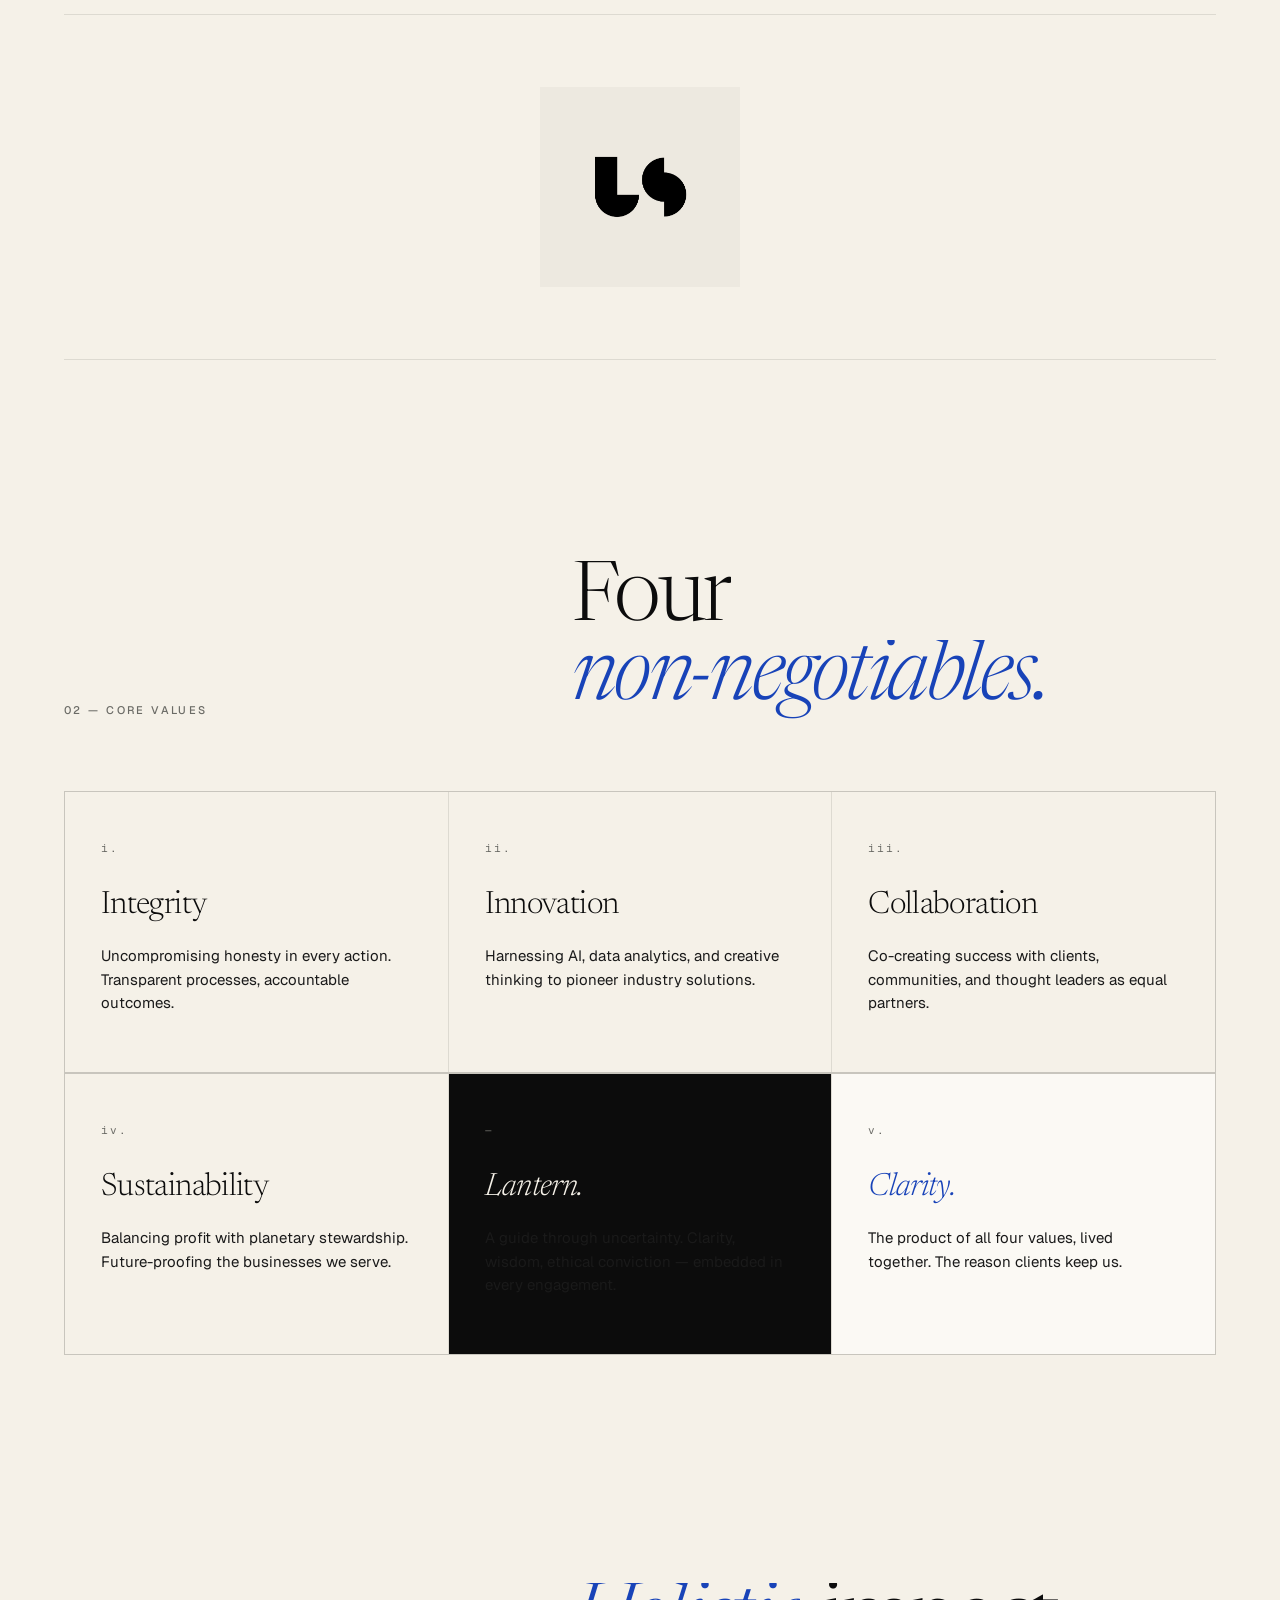
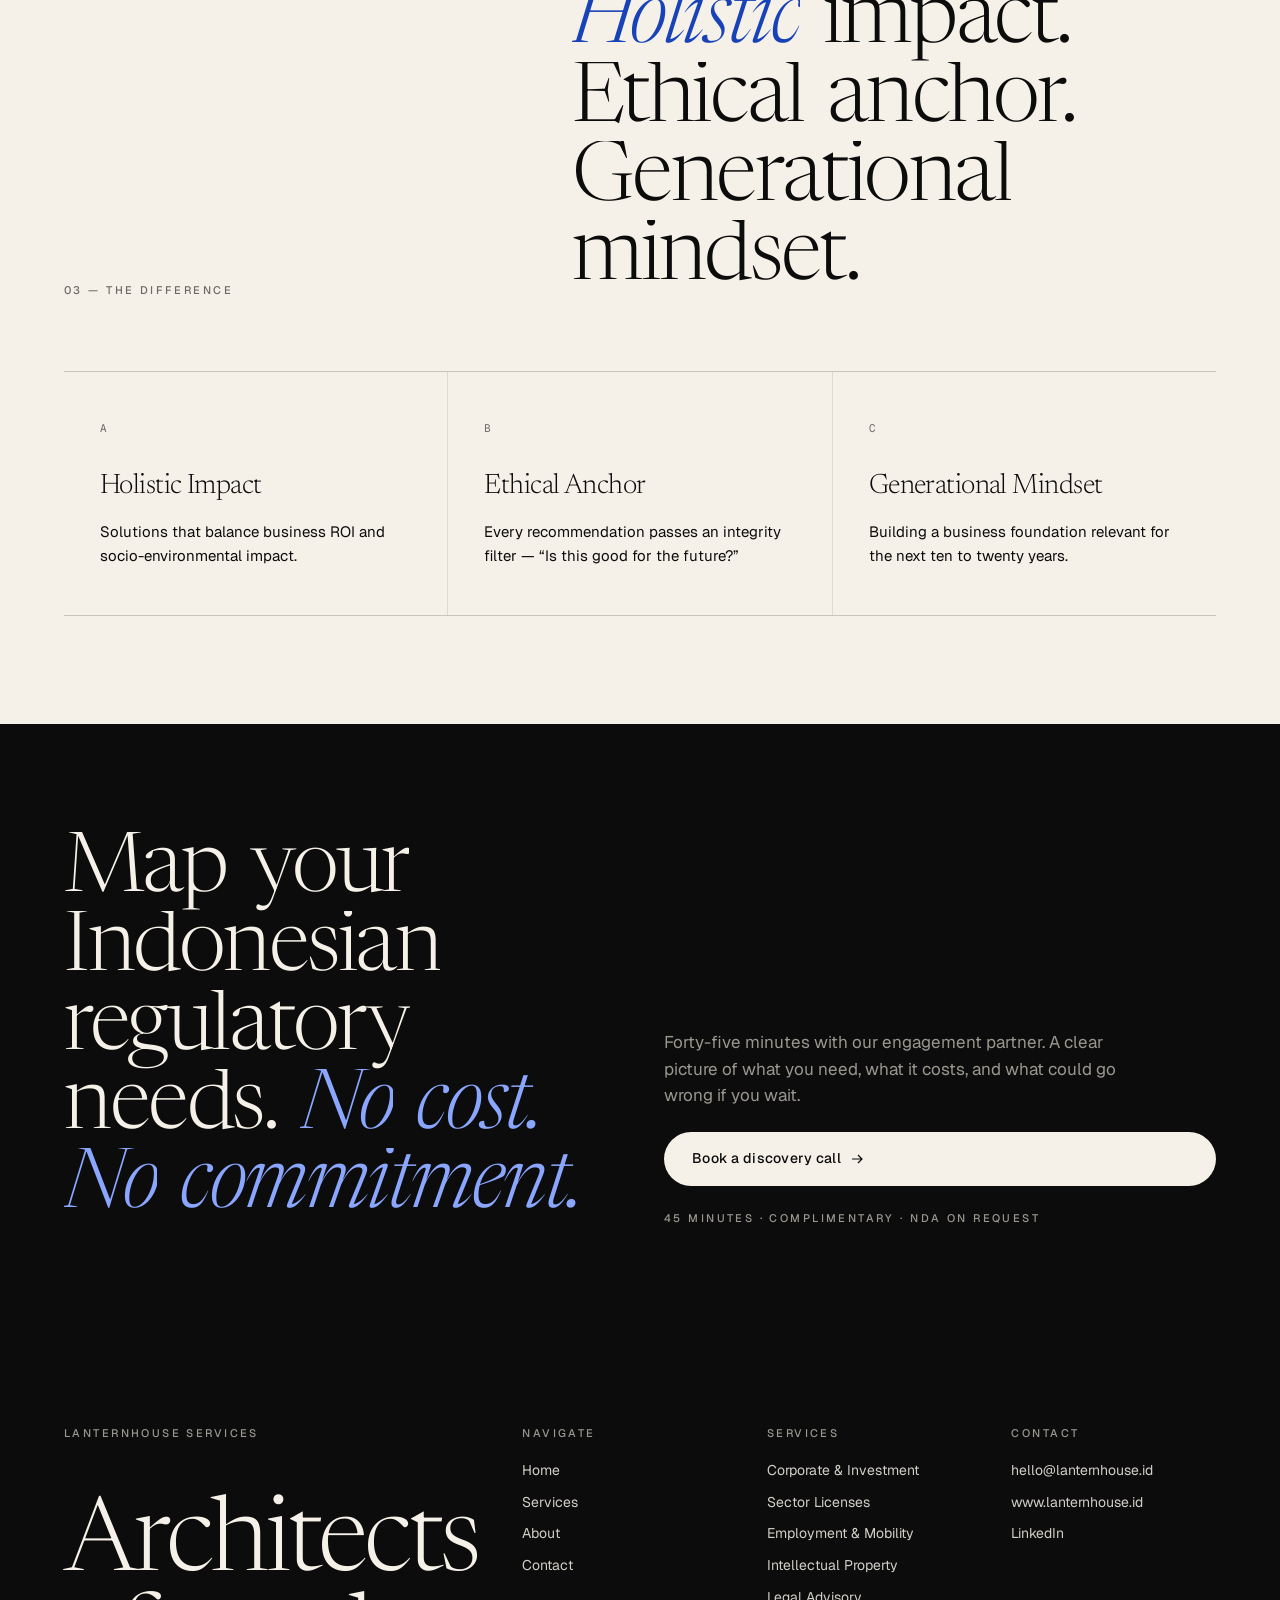
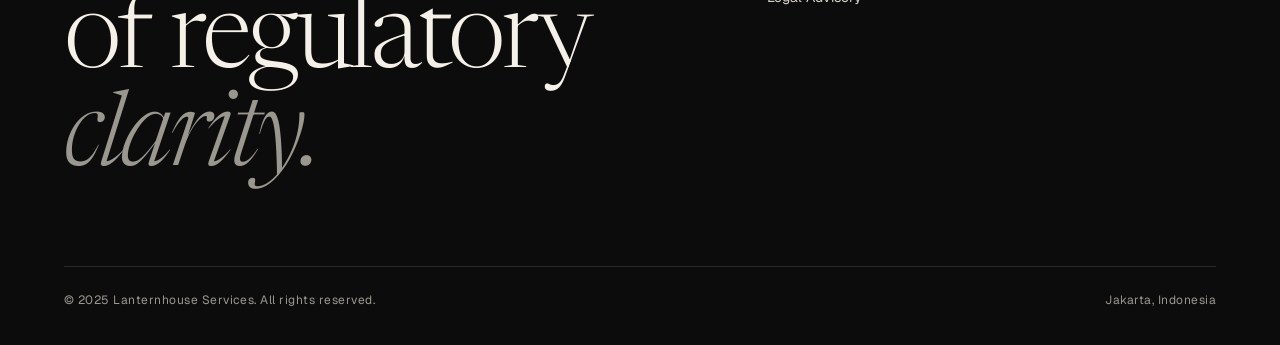
==== commit 5284ca90: "Add files via upload" ====
--- a/about.html
+++ b/about.html
@@ -89,20 +89,20 @@
         <p data-i18n="val.3.body">Co-creating success with clients, communities, and thought leaders as equal partners.</p>
       </div>
     </div>
-    <div class="values-grid reveal-stagger" style="grid-template-columns: 1fr 1fr 1fr; border-top: 0;">
+    <div class="values-grid values-grid-2 reveal-stagger">
       <div class="value">
         <div class="v-num" data-i18n="val.4.num">iv.</div>
         <h3 data-i18n="val.4.title">Sustainability</h3>
         <p data-i18n="val.4.body">Balancing profit with planetary stewardship. Future-proofing the businesses we serve.</p>
       </div>
-      <div class="value" style="background: var(--ink); color: var(--bone);">
-        <div class="v-num" style="color: var(--muted-2);">—</div>
+      <div class="value value-dark">
+        <div class="v-num">—</div>
         <h3 style="font-style: italic;">Lantern.</h3>
-        <p style="color: var(--muted-2);">A guide through uncertainty. Clarity, wisdom, ethical conviction — embedded in every engagement.</p>
-      </div>
-      <div class="value" style="background: var(--paper);">
+        <p>A guide through uncertainty. Clarity, wisdom, ethical conviction — embedded in every engagement.</p>
+      </div>
+      <div class="value value-paper">
         <div class="v-num">v.</div>
-        <h3 class="serif-italic" style="color: var(--blue);">Clarity.</h3>
+        <h3 class="serif-italic">Clarity.</h3>
         <p>The product of all four values, lived together. The reason clients keep us.</p>
       </div>
     </div>
@@ -114,26 +114,26 @@
       <span class="eyebrow" data-i18n="about.diff.eyebrow">03 — The Difference</span>
       <h2 class="split-words" data-i18n-html="about.diff.title"><em>Holistic</em> impact. Ethical anchor. Generational mindset.</h2>
     </div>
-    <div class="grid-12 reveal-stagger" style="gap: 1px; background: var(--line); border-block: 1px solid var(--line);">
-      <div style="grid-column: span 4; background: var(--bone); padding: 48px 36px; min-height: 280px; display:flex; flex-direction:column; justify-content:space-between;">
-        <div class="v-num" style="font-family: var(--f-mono); font-size: 11px; letter-spacing: 0.18em; color: var(--muted);">A</div>
+    <div class="diff-grid reveal-stagger">
+      <div class="diff-card">
+        <div class="diff-num">A</div>
         <div>
-          <h3 class="serif" style="font-size: 28px; letter-spacing: -0.02em; margin: 0 0 14px;" data-i18n="diff.1.title">Holistic Impact</h3>
-          <p style="font-size: 15px; line-height: 1.55; margin: 0;" data-i18n="diff.1.body">Solutions that balance business ROI and socio-environmental impact.</p>
-        </div>
-      </div>
-      <div style="grid-column: span 4; background: var(--bone); padding: 48px 36px; min-height: 280px; display:flex; flex-direction:column; justify-content:space-between;">
-        <div class="v-num" style="font-family: var(--f-mono); font-size: 11px; letter-spacing: 0.18em; color: var(--muted);">B</div>
+          <h3 class="serif diff-title" data-i18n="diff.1.title">Holistic Impact</h3>
+          <p class="diff-body" data-i18n="diff.1.body">Solutions that balance business ROI and socio-environmental impact.</p>
+        </div>
+      </div>
+      <div class="diff-card">
+        <div class="diff-num">B</div>
         <div>
-          <h3 class="serif" style="font-size: 28px; letter-spacing: -0.02em; margin: 0 0 14px;" data-i18n="diff.2.title">Ethical Anchor</h3>
-          <p style="font-size: 15px; line-height: 1.55; margin: 0;" data-i18n="diff.2.body">Every recommendation passes an integrity filter — “Is this good for the future?”</p>
-        </div>
-      </div>
-      <div style="grid-column: span 4; background: var(--bone); padding: 48px 36px; min-height: 280px; display:flex; flex-direction:column; justify-content:space-between;">
-        <div class="v-num" style="font-family: var(--f-mono); font-size: 11px; letter-spacing: 0.18em; color: var(--muted);">C</div>
+          <h3 class="serif diff-title" data-i18n="diff.2.title">Ethical Anchor</h3>
+          <p class="diff-body" data-i18n="diff.2.body">Every recommendation passes an integrity filter — “Is this good for the future?”</p>
+        </div>
+      </div>
+      <div class="diff-card">
+        <div class="diff-num">C</div>
         <div>
-          <h3 class="serif" style="font-size: 28px; letter-spacing: -0.02em; margin: 0 0 14px;" data-i18n="diff.3.title">Generational Mindset</h3>
-          <p style="font-size: 15px; line-height: 1.55; margin: 0;" data-i18n="diff.3.body">Building a business foundation relevant for the next ten to twenty years.</p>
+          <h3 class="serif diff-title" data-i18n="diff.3.title">Generational Mindset</h3>
+          <p class="diff-body" data-i18n="diff.3.body">Building a business foundation relevant for the next ten to twenty years.</p>
         </div>
       </div>
     </div>
--- a/assets/css/main.css
+++ b/assets/css/main.css
@@ -34,17 +34,23 @@
   --fs-micro:   11px;
 
   /* Spacing */
-  --gutter: clamp(24px, 5vw, 88px);
-  --section-pad: clamp(96px, 14vh, 180px);
+  --gutter: clamp(20px, 5vw, 88px);
+  --section-pad: clamp(64px, 12vh, 180px);
 
   /* Motion */
   --ease: cubic-bezier(0.22, 0.61, 0.36, 1);
   --ease-out: cubic-bezier(0.16, 1, 0.3, 1);
+
+  /* Fixed nav — scroll offset and top spacing */
+  --nav-h: 60px;
 }
 
 * { box-sizing: border-box; }
 html, body { margin: 0; padding: 0; }
-html { scroll-behavior: smooth; }
+html {
+  scroll-behavior: smooth;
+  scroll-padding-top: var(--nav-h);
+}
 
 body {
   background: var(--bone);
@@ -104,11 +110,14 @@
   position: fixed;
   top: 0; left: 0; right: 0;
   z-index: 100;
-  padding: 18px var(--gutter);
+  min-height: var(--nav-h);
+  padding: 16px var(--gutter);
   display: flex;
   align-items: center;
   justify-content: space-between;
-  background: rgba(245, 241, 232, 0.72);
+  gap: 16px;
+  isolation: isolate;
+  background: rgba(245, 241, 232, 0.78);
   backdrop-filter: saturate(140%) blur(18px);
   -webkit-backdrop-filter: saturate(140%) blur(18px);
   border-bottom: 1px solid transparent;
@@ -182,11 +191,12 @@
   background: rgba(255,255,255,0.4);
 }
 .lang-switch button {
-  padding: 6px 12px;
+  padding: 8px 14px;
   border-radius: 999px;
   color: var(--muted);
   transition: all 0.3s var(--ease);
   font-variant-numeric: tabular-nums;
+  min-height: 32px;
 }
 .lang-switch button.is-on {
   background: var(--ink);
@@ -195,9 +205,10 @@
 
 .nav-toggle {
   display: none;
-  width: 32px; height: 32px;
+  width: 40px; height: 40px;
   align-items: center;
   justify-content: center;
+  margin-right: -8px;
 }
 .nav-toggle span {
   display: block;
@@ -212,33 +223,79 @@
   left: 0; right: 0; height: 1px;
   background: var(--ink);
 }
-.nav-toggle span::before { top: -6px; }
-.nav-toggle span::after  { top:  6px; }
-
-@media (max-width: 820px) {
+.nav-toggle span::before { top: -6px; transition: top 0.3s var(--ease), transform 0.3s var(--ease); }
+.nav-toggle span::after  { top:  6px; transition: top 0.3s var(--ease), transform 0.3s var(--ease); }
+.nav-toggle span { transition: background 0.2s var(--ease); }
+.nav.is-open .nav-toggle span { background: transparent; }
+.nav.is-open .nav-toggle span::before { top: 0; transform: rotate(45deg); }
+.nav.is-open .nav-toggle span::after  { top: 0; transform: rotate(-45deg); }
+
+body.is-nav-open { overflow: hidden; }
+
+.nav-backdrop { display: none; }
+
+@media (max-width: 900px) {
   .nav-brand .name .full { display: none; }
   .nav-brand .name .short { display: inline; }
+  .nav-brand { font-size: 12px; gap: 10px; z-index: 3; flex-shrink: 0; }
+  .nav-brand .mark { width: 24px; height: 24px; }
+  .nav-right { gap: 12px; z-index: 3; flex-shrink: 0; }
+  .nav-toggle { display: flex; z-index: 3; }
   .nav-links {
     position: fixed;
-    inset: 64px 0 0 0;
+    inset: var(--nav-h) 0 0 0;
     background: var(--bone);
     flex-direction: column;
     gap: 0;
-    padding: 24px var(--gutter);
-    transform: translateY(-110%);
-    transition: transform 0.5s var(--ease);
+    padding: 16px var(--gutter) 32px;
+    transform: translateY(-8px);
+    opacity: 0;
+    visibility: hidden;
+    pointer-events: none;
+    transition:
+      transform 0.45s var(--ease),
+      opacity 0.35s var(--ease),
+      visibility 0.45s;
+    overflow-y: auto;
+    -webkit-overflow-scrolling: touch;
+    z-index: 2;
   }
-  .nav.is-open .nav-links { transform: translateY(0); }
+  .nav.is-open .nav-links {
+    transform: translateY(0);
+    opacity: 1;
+    visibility: visible;
+    pointer-events: auto;
+  }
+  .nav-backdrop {
+    display: block;
+    position: fixed;
+    inset: var(--nav-h) 0 0 0;
+    background: rgba(12, 12, 12, 0.35);
+    z-index: 1;
+    opacity: 0;
+    visibility: hidden;
+    pointer-events: none;
+    transition: opacity 0.35s var(--ease), visibility 0.35s;
+    border: 0;
+    padding: 0;
+    margin: 0;
+    cursor: default;
+  }
+  .nav.is-open .nav-backdrop {
+    opacity: 1;
+    visibility: visible;
+    pointer-events: auto;
+  }
   .nav-links li { border-top: 1px solid var(--line); }
   .nav-links a {
     display: block;
     padding: 22px 0;
     font-family: var(--f-serif);
-    font-size: 28px;
+    font-size: clamp(24px, 5vw, 32px);
     font-weight: 300;
     letter-spacing: -0.01em;
   }
-  .nav-toggle { display: flex; }
+  .nav-links a::after { display: none; }
 }
 
 /* ---------- layout containers ---------- */
@@ -325,16 +382,20 @@
 
 /* Word-by-word reveal for editorial headings.
    Each word becomes its own inline-block clipper so the inner span
-   can rise from below on reveal. We use a tall padded clipper so
-   italic descenders aren't trimmed at the baseline. */
+   can rise from below on reveal. */
 .split-words .word {
   display: inline-block;
   vertical-align: top;
   overflow: hidden;
+  /* Tall padded clipper preserves italic descenders below baseline. */
   padding-bottom: 0.18em;
   margin-bottom: -0.18em;
-  padding-right: 0.08em;
-  margin-right: -0.08em;
+  /* No horizontal margin hacks — text-node spaces between words must
+     render at their full width. */
+  /* A "word" must stay atomic — never let it break internally, even
+     when its parent has overflow-wrap: break-word. The whole inline-
+     block wraps to the next line as one unit. */
+  white-space: nowrap;
 }
 .split-words .word > span {
   display: inline-block;
@@ -364,18 +425,22 @@
 .footer {
   background: var(--ink);
   color: var(--bone);
-  padding: 100px var(--gutter) 40px;
+  padding: clamp(64px, 10vh, 100px) var(--gutter) 36px;
   position: relative;
 }
 .footer .footer-grid {
   display: grid;
   grid-template-columns: 1.4fr 1fr 1fr 1fr;
-  gap: 48px;
-  padding-bottom: 64px;
+  gap: 40px;
+  padding-bottom: 56px;
   border-bottom: 1px solid rgba(245,241,232,0.12);
 }
-@media (max-width: 820px) {
-  .footer .footer-grid { grid-template-columns: 1fr 1fr; }
+@media (max-width: 980px) {
+  .footer .footer-grid { grid-template-columns: 1fr 1fr; gap: 32px 24px; }
+  .footer .footer-grid > :first-child { grid-column: 1 / -1; margin-bottom: 8px; }
+}
+@media (max-width: 480px) {
+  .footer .footer-grid { grid-template-columns: 1fr; }
 }
 .footer h4 {
   font-family: var(--f-sans);
@@ -392,11 +457,12 @@
 .footer .word-mark {
   font-family: var(--f-serif);
   font-weight: 300;
-  font-size: clamp(56px, 9vw, 140px);
+  font-size: clamp(40px, 8vw, 140px);
   line-height: 0.95;
   letter-spacing: -0.03em;
-  margin: 56px 0 28px;
+  margin: clamp(28px, 5vw, 56px) 0 20px;
   color: var(--bone);
+  text-wrap: balance;
 }
 .footer .word-mark em { font-style: italic; color: var(--muted-2); }
 .footer-meta {
@@ -416,16 +482,19 @@
 .hero {
   position: relative;
   min-height: 100vh;
-  padding: clamp(120px, 18vh, 200px) var(--gutter) clamp(64px, 10vh, 120px);
+  min-height: 100dvh;
+  padding: calc(var(--nav-h) + clamp(56px, 14vh, 136px)) var(--gutter) clamp(64px, 10vh, 120px);
   display: flex;
   flex-direction: column;
   justify-content: flex-end;
 }
 .hero-eyebrow-row {
   display: flex;
+  flex-wrap: wrap;
+  gap: 16px 32px;
   justify-content: space-between;
   align-items: baseline;
-  margin-bottom: clamp(40px, 8vh, 80px);
+  margin-bottom: clamp(32px, 8vh, 80px);
 }
 .hero h1 {
   font-family: var(--f-serif);
@@ -435,6 +504,10 @@
   letter-spacing: -0.035em;
   margin: 0;
   text-wrap: balance;
+  /* Only break inside a word as a last resort (very narrow viewport with
+     no other break point) — never use hyphens, which can split mid-word
+     on normal-length words. */
+  overflow-wrap: break-word;
 }
 .hero h1 em { font-style: italic; color: var(--blue); }
 .hero-foot {
@@ -442,24 +515,36 @@
   grid-template-columns: 1fr 1fr;
   gap: 40px;
   align-items: end;
-  margin-top: clamp(48px, 9vh, 100px);
-}
-@media (max-width: 720px) {
-  .hero-foot { grid-template-columns: 1fr; gap: 24px; }
+  margin-top: clamp(40px, 9vh, 100px);
+}
+@media (max-width: 820px) {
+  .hero-foot { grid-template-columns: 1fr; gap: 28px; }
 }
 .hero-foot .lede { max-width: 38ch; }
+.hero-foot-cta {
+  display: flex;
+  justify-content: flex-end;
+  align-items: flex-end;
+  gap: 24px;
+}
+@media (max-width: 820px) {
+  .hero-foot-cta {
+    justify-content: flex-start;
+    align-items: flex-start;
+  }
+}
 
 /* ---------- marquee ---------- */
 .marquee {
   background: var(--ink);
   color: var(--bone);
-  padding: 22px 0;
+  padding: 20px 0;
   overflow: hidden;
   border-block: 1px solid var(--ink);
 }
 .marquee-track {
   display: flex;
-  gap: 64px;
+  gap: clamp(36px, 5vw, 64px);
   width: max-content;
   animation: marquee 60s linear infinite;
   white-space: nowrap;
@@ -467,8 +552,8 @@
 .marquee-item {
   display: inline-flex;
   align-items: baseline;
-  gap: 16px;
-  font-size: 14px;
+  gap: 14px;
+  font-size: clamp(12px, 1.4vw, 14px);
   letter-spacing: 0.08em;
   text-transform: uppercase;
 }
@@ -476,7 +561,7 @@
   font-family: var(--f-serif);
   font-style: italic;
   font-weight: 300;
-  font-size: 32px;
+  font-size: clamp(24px, 3vw, 32px);
   letter-spacing: -0.02em;
   line-height: 1;
   text-transform: none;
@@ -496,11 +581,12 @@
   display: grid;
   grid-template-columns: 1fr 1.4fr;
   gap: 48px;
-  margin-bottom: clamp(48px, 8vh, 96px);
+  margin-bottom: clamp(40px, 8vh, 96px);
   align-items: end;
 }
-@media (max-width: 820px) {
-  .section-head { grid-template-columns: 1fr; gap: 24px; }
+@media (max-width: 900px) {
+  .section-head { grid-template-columns: 1fr; gap: 20px; }
+  .section-head h2 { margin-top: 4px; }
 }
 .section-head h2 {
   font-family: var(--f-serif);
@@ -508,6 +594,7 @@
   font-size: var(--fs-display);
   line-height: 0.95;
   letter-spacing: -0.03em;
+  word-spacing: 0.08em;
   margin: 12px 0 0;
   text-wrap: balance;
 }
@@ -523,7 +610,7 @@
   grid-template-columns: 80px 1fr auto;
   gap: 24px;
   align-items: center;
-  padding: 36px 0;
+  padding: 32px 0;
   cursor: pointer;
   transition: padding 0.5s var(--ease);
 }
@@ -584,8 +671,9 @@
   padding-left: 0;
 }
 @media (max-width: 820px) {
-  .cluster-grid { grid-template-columns: 1fr; }
-  .cluster-head { grid-template-columns: 60px 1fr auto; }
+  .cluster-grid { grid-template-columns: 1fr; gap: 28px; }
+  .cluster-head { grid-template-columns: 44px 1fr auto; gap: 16px; padding: 26px 0; }
+  .cluster-num { font-size: 22px; }
 }
 .cluster-grid .col-1 {}
 .cluster-grid .col-2 p {
@@ -633,14 +721,16 @@
 @media (max-width: 820px) { .audience-grid { grid-template-columns: 1fr; } }
 .audience-card {
   background: var(--bone);
-  padding: clamp(32px, 4vw, 56px) clamp(24px, 3vw, 40px);
-  min-height: 360px;
+  padding: clamp(28px, 4vw, 56px) clamp(20px, 3vw, 40px);
+  min-height: 320px;
   display: flex;
   flex-direction: column;
   justify-content: space-between;
+  gap: 28px;
   position: relative;
   transition: background 0.4s var(--ease), color 0.4s var(--ease);
 }
+@media (max-width: 820px) { .audience-card { min-height: 240px; } }
 .audience-card:hover { background: var(--ink); color: var(--bone); }
 .audience-card:hover .audience-num { color: var(--muted-2); }
 .audience-card:hover .audience-arrow { background: var(--bone); color: var(--ink); }
@@ -682,10 +772,16 @@
   grid-template-columns: repeat(4, 1fr);
   gap: 32px;
 }
-@media (max-width: 820px) { .trust-grid { grid-template-columns: repeat(2, 1fr); } }
+@media (max-width: 1024px) {
+  .trust-grid { grid-template-columns: repeat(2, 1fr); gap: 28px 24px; }
+}
+@media (max-width: 560px) {
+  .trust-grid { grid-template-columns: 1fr; gap: 24px; }
+}
 .trust-card {
   border-top: 1px solid var(--ink);
   padding-top: 24px;
+  min-width: 0;
 }
 .trust-card .symbol {
   font-family: var(--f-serif);
@@ -708,6 +804,10 @@
   line-height: 1.5;
   color: var(--muted);
   margin: 0;
+  overflow-wrap: break-word;
+}
+@media (max-width: 1024px) {
+  .trust-card .symbol { font-size: clamp(40px, 8vw, 56px); margin-bottom: 18px; }
 }
 
 /* ---------- industries strip ---------- */
@@ -717,8 +817,17 @@
   border-top: 1px solid var(--line);
   border-bottom: 1px solid var(--line);
 }
-@media (max-width: 980px) { .industries { grid-template-columns: repeat(2, 1fr); } }
-@media (max-width: 480px) { .industries { grid-template-columns: 1fr; } }
+@media (max-width: 980px) {
+  .industries { grid-template-columns: repeat(2, 1fr); }
+  .industry { border-bottom: 1px solid var(--line); }
+  .industry:nth-child(2n) { border-right: 0; }
+  .industry:nth-last-child(-n+1) { border-bottom: 0; }
+}
+@media (max-width: 560px) {
+  .industries { grid-template-columns: 1fr; }
+  .industry { border-right: 0; min-height: 200px; padding: 28px 4px; }
+  .industry:last-child { border-bottom: 0; }
+}
 .industry {
   padding: 40px 32px;
   border-right: 1px solid var(--line);
@@ -756,10 +865,11 @@
   margin: 0 calc(var(--gutter) * -1);
   position: relative;
   background: var(--ink);
+  overflow: hidden;
 }
 .photo-accent .slot {
   width: 100%;
-  height: clamp(420px, 75vh, 720px);
+  height: clamp(300px, 75vh, 720px);
   display: block;
 }
 .photo-accent image-slot {
@@ -770,31 +880,69 @@
 }
 .photo-accent .caption {
   position: absolute;
-  bottom: 28px;
-  left: var(--gutter);
-  right: var(--gutter);
-  display: flex;
+  bottom: 0;
+  left: 0;
+  right: 0;
+  display: flex;
+  flex-wrap: wrap;
+  gap: 12px 24px;
   justify-content: space-between;
   align-items: flex-end;
   color: var(--bone);
   z-index: 2;
   pointer-events: none;
+  padding: clamp(20px, 4vw, 32px) var(--gutter);
+  background: linear-gradient(
+    to top,
+    rgba(12, 12, 12, 0.82) 0%,
+    rgba(12, 12, 12, 0.45) 55%,
+    transparent 100%
+  );
+}
+@media (max-width: 900px) {
+  .photo-accent .slot {
+    height: clamp(280px, 58vh, 520px);
+  }
+  .photo-accent .caption {
+    flex-direction: column;
+    align-items: flex-start;
+    gap: 10px;
+  }
+  .photo-accent .caption .quote {
+    text-align: left;
+    max-width: none;
+    font-size: clamp(20px, 4.8vw, 28px);
+  }
+}
+@media (max-width: 480px) {
+  .photo-accent .slot { height: clamp(240px, 52vh, 400px); }
+  .photo-accent .caption .label {
+    font-size: 10px;
+    letter-spacing: 0.16em;
+    line-height: 1.45;
+  }
+  .photo-accent .caption .quote { font-size: clamp(18px, 5.2vw, 24px); }
 }
 .photo-accent .caption .label {
   font-size: 11px;
   letter-spacing: 0.2em;
   text-transform: uppercase;
   color: var(--muted-2);
+  flex: 1 1 12rem;
+  min-width: 0;
 }
 .photo-accent .caption .quote {
   font-family: var(--f-serif);
   font-style: italic;
   font-weight: 300;
   font-size: clamp(22px, 2.4vw, 36px);
-  line-height: 1.2;
+  line-height: 1.25;
   letter-spacing: -0.01em;
-  max-width: 24ch;
+  max-width: 28ch;
   text-align: right;
+  text-wrap: balance;
+  flex: 1 1 16rem;
+  min-width: 0;
 }
 
 /* ---------- CTA block ---------- */
@@ -802,19 +950,20 @@
   background: var(--ink);
   color: var(--bone);
   margin: 0 calc(var(--gutter) * -1);
-  padding: clamp(80px, 12vh, 160px) var(--gutter);
+  padding: clamp(56px, 12vh, 160px) var(--gutter);
   display: grid;
   grid-template-columns: 1fr 1fr;
   gap: 48px;
   align-items: end;
 }
-@media (max-width: 820px) { .cta-block { grid-template-columns: 1fr; } }
+@media (max-width: 820px) { .cta-block { grid-template-columns: 1fr; gap: 32px; } }
 .cta-block h2 {
   font-family: var(--f-serif);
   font-weight: 300;
   font-size: var(--fs-display);
   line-height: 0.95;
   letter-spacing: -0.03em;
+  word-spacing: 0.08em;
   margin: 0;
   text-wrap: balance;
 }
@@ -833,6 +982,92 @@
 .cta-block .btn { background: var(--bone); color: var(--ink); align-self: start; }
 .cta-block .btn:hover { background: var(--blue); color: var(--bone); }
 
+/* ---------- about page extras ---------- */
+.value-dark { background: var(--ink) !important; color: var(--bone); }
+.value-dark .v-num { color: var(--muted-2); }
+.value-dark p { color: var(--muted-2); }
+.value-paper { background: var(--paper) !important; }
+.value-paper h3 { color: var(--blue); }
+
+.diff-grid {
+  display: grid;
+  grid-template-columns: repeat(3, 1fr);
+  gap: 1px;
+  background: var(--line);
+  border-block: 1px solid var(--line);
+}
+@media (max-width: 820px) { .diff-grid { grid-template-columns: 1fr; } }
+.diff-card {
+  background: var(--bone);
+  padding: clamp(28px, 4vw, 48px) clamp(20px, 3vw, 36px);
+  min-height: 240px;
+  display: flex;
+  flex-direction: column;
+  justify-content: space-between;
+  gap: 28px;
+}
+@media (max-width: 820px) { .diff-card { min-height: 180px; } }
+.diff-num {
+  font-family: var(--f-mono);
+  font-size: 11px;
+  letter-spacing: 0.18em;
+  color: var(--muted);
+}
+.diff-title {
+  font-size: clamp(22px, 2.4vw, 28px);
+  letter-spacing: -0.02em;
+  margin: 0 0 12px;
+  font-weight: 300;
+}
+.diff-body {
+  font-size: 15px;
+  line-height: 1.55;
+  margin: 0;
+}
+
+/* ---------- about page extras ---------- */
+.value-dark { background: var(--ink) !important; color: var(--bone); }
+.value-dark .v-num { color: var(--muted-2); }
+.value-dark p { color: var(--muted-2); }
+.value-paper { background: var(--paper) !important; }
+.value-paper h3 { color: var(--blue); }
+
+.diff-grid {
+  display: grid;
+  grid-template-columns: repeat(3, 1fr);
+  gap: 1px;
+  background: var(--line);
+  border-block: 1px solid var(--line);
+}
+@media (max-width: 820px) { .diff-grid { grid-template-columns: 1fr; } }
+.diff-card {
+  background: var(--bone);
+  padding: clamp(28px, 4vw, 48px) clamp(20px, 3vw, 36px);
+  min-height: 240px;
+  display: flex;
+  flex-direction: column;
+  justify-content: space-between;
+  gap: 28px;
+}
+@media (max-width: 820px) { .diff-card { min-height: 180px; } }
+.diff-num {
+  font-family: var(--f-mono);
+  font-size: 11px;
+  letter-spacing: 0.18em;
+  color: var(--muted);
+}
+.diff-title {
+  font-size: clamp(22px, 2.4vw, 28px);
+  letter-spacing: -0.02em;
+  margin: 0 0 12px;
+  font-weight: 300;
+}
+.diff-body {
+  font-size: 15px;
+  line-height: 1.55;
+  margin: 0;
+}
+
 /* ---------- about: values ---------- */
 .values-grid {
   display: grid;
@@ -841,12 +1076,14 @@
   background: var(--line);
   border: 1px solid var(--line);
 }
-@media (max-width: 820px) { .values-grid { grid-template-columns: 1fr; } }
+@media (max-width: 900px) { .values-grid { grid-template-columns: repeat(2, 1fr) !important; } }
+@media (max-width: 560px) { .values-grid { grid-template-columns: 1fr !important; } }
 .value {
   background: var(--bone);
-  padding: 48px 36px;
-  min-height: 320px;
-}
+  padding: clamp(28px, 4vw, 48px) clamp(20px, 3vw, 36px);
+  min-height: 280px;
+}
+@media (max-width: 560px) { .value { min-height: 200px; } }
 .value .v-num {
   font-family: var(--f-mono);
   font-size: 11px;
@@ -868,12 +1105,12 @@
 .contact-grid {
   display: grid;
   grid-template-columns: 1.1fr 1fr;
-  gap: clamp(48px, 8vw, 120px);
-}
-@media (max-width: 820px) { .contact-grid { grid-template-columns: 1fr; } }
+  gap: clamp(40px, 8vw, 120px);
+}
+@media (max-width: 900px) { .contact-grid { grid-template-columns: 1fr; gap: 56px; } }
 .contact-card {
   border: 1px solid var(--line);
-  padding: 40px;
+  padding: clamp(28px, 4vw, 40px);
   display: grid;
   gap: 18px;
 }
@@ -886,22 +1123,53 @@
 .contact-card .ct-value {
   font-family: var(--f-serif);
   font-weight: 300;
-  font-size: 28px;
+  font-size: clamp(22px, 4.5vw, 28px);
   letter-spacing: -0.02em;
   line-height: 1.1;
+  text-wrap: balance;
 }
 .contact-card a:hover { color: var(--blue); }
 .contact-list {
   display: grid;
   gap: 24px;
 }
+.contact-quote {
+  margin-top: clamp(36px, 5vw, 56px);
+  font-family: var(--f-serif);
+  font-weight: 300;
+  font-style: italic;
+  font-size: clamp(24px, 3vw, 44px);
+  line-height: 1.2;
+  letter-spacing: -0.02em;
+  color: var(--ink-soft);
+  max-width: min(24ch, 100%);
+  text-wrap: balance;
+}
+@media (max-width: 720px) {
+  .contact-quote { max-width: none; font-size: clamp(22px, 5.5vw, 32px); }
+}
+.contact-quote .q { color: var(--blue); }
+
 .contact-row {
   display: grid;
-  grid-template-columns: 140px 1fr;
+  grid-template-columns: minmax(100px, 140px) minmax(0, 1fr);
   gap: 24px;
-  padding: 24px 0;
+  padding: 22px 0;
   border-top: 1px solid var(--line);
   align-items: baseline;
+}
+@media (max-width: 720px) {
+  .contact-row {
+    grid-template-columns: 1fr;
+    gap: 8px;
+    padding: 18px 0;
+    align-items: start;
+  }
+  .contact-row .v { font-size: clamp(19px, 4.5vw, 22px); }
+}
+@media (max-width: 480px) {
+  .contact-row .v { font-size: 19px; }
+  .contact-row .v a { word-break: break-word; }
 }
 .contact-row:last-child { border-bottom: 1px solid var(--line); }
 .contact-row .k {
@@ -916,30 +1184,47 @@
   font-size: 22px;
   letter-spacing: -0.01em;
   line-height: 1.3;
+  min-width: 0;
+  overflow-wrap: anywhere;
 }
 .contact-row .v a { border-bottom: 1px solid var(--line); transition: border-color 0.3s var(--ease), color 0.3s var(--ease); }
 .contact-row .v a:hover { color: var(--blue); border-bottom-color: var(--blue); }
 
 /* ---------- page heading (services / about / contact) ---------- */
 .page-head {
-  padding: clamp(140px, 22vh, 220px) var(--gutter) clamp(64px, 10vh, 120px);
+  padding: calc(var(--nav-h) + clamp(52px, 18vh, 160px)) var(--gutter) clamp(48px, 10vh, 120px);
   border-bottom: 1px solid var(--line);
 }
-.page-head .eyebrow { margin-bottom: 32px; display: block; }
+.page-head .eyebrow { margin-bottom: 24px; display: block; }
 .page-head h1 {
   font-family: var(--f-serif);
   font-weight: 300;
   font-size: var(--fs-display);
   line-height: 0.94;
   letter-spacing: -0.03em;
+  word-spacing: 0.08em;
   margin: 0;
   text-wrap: balance;
   max-width: 18ch;
+  overflow-wrap: break-word;
 }
 .page-head h1 em { font-style: italic; color: var(--blue); }
 .page-head .lede {
-  margin-top: 40px;
+  margin-top: clamp(24px, 4vw, 40px);
   max-width: 56ch;
+}
+
+/* ---------- mobile: small-screen safety net ---------- */
+@media (max-width: 560px) {
+  body { font-size: 15.5px; }
+  .btn { padding: 14px 22px; font-size: 13.5px; }
+  .nav-brand .name { font-size: 11px; letter-spacing: 0.14em; }
+  .lang-switch { font-size: 10.5px; }
+  .lang-switch button { padding: 7px 10px; }
+  .cluster-title { font-size: clamp(22px, 6vw, 28px) !important; }
+  .audience-card h3 { font-size: clamp(22px, 6vw, 26px); }
+  .footer { padding-top: 56px; }
+  .section, .section-tight { padding-block: clamp(48px, 9vh, 96px); }
 }
 
 /* ---------- utility ---------- */
